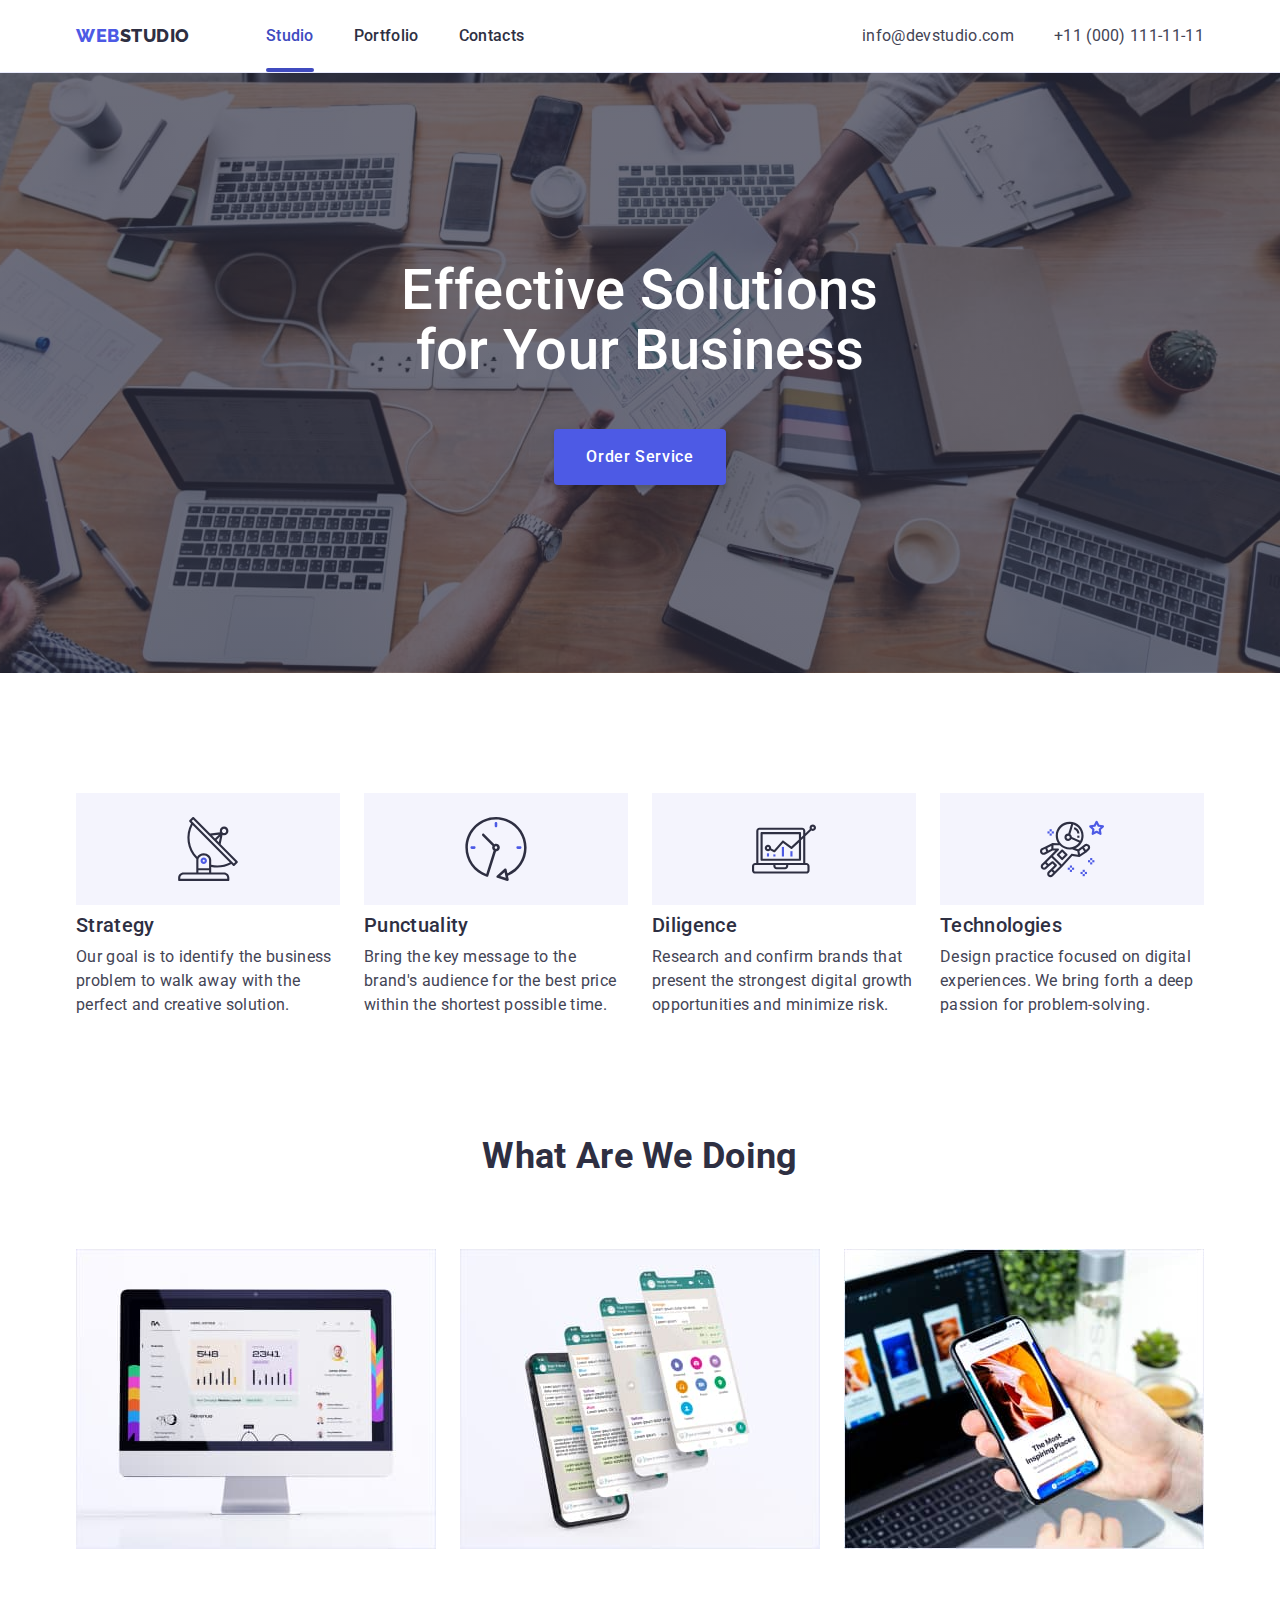
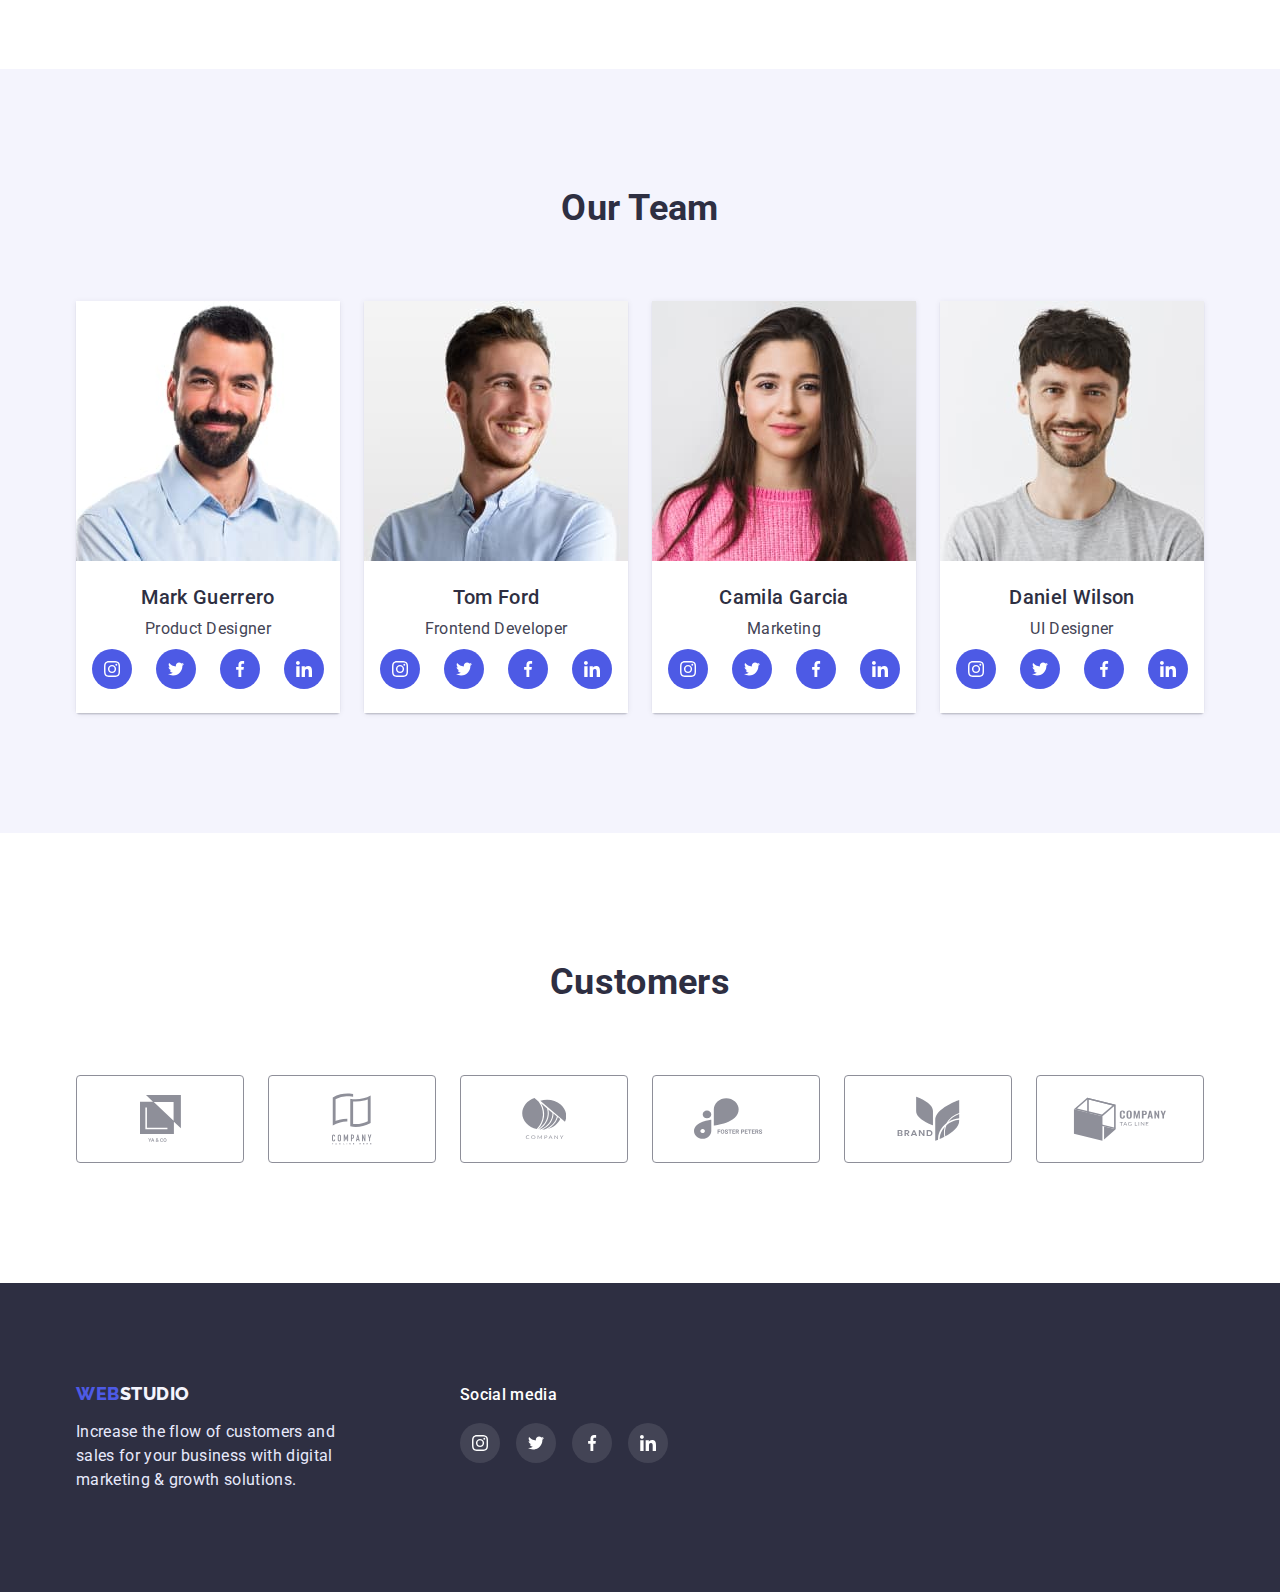
==== index.html @ 0b88142a "copied homework5" ====
<!DOCTYPE html>
<html lang="en">
  <head>
    <meta charset="UTF-8" />
    <meta http-equiv="X-UA-Compatible" content="IE=edge" />
    <meta name="viewport" content="width=device-width, initial-scale=1.0" />
    <title>Homework</title>
    <link rel="preconnect" href="https://fonts.googleapis.com" />
    <link rel="preconnect" href="https://fonts.gstatic.com" crossorigin />
    <link
      href="https://fonts.googleapis.com/css2?family=Raleway:wght@800&family=Roboto:wght@400;500;700&display=swap"
      rel="stylesheet"
    />
    <link
      rel="stylesheet"
      href="https://cdn.jsdelivr.net/npm/modern-normalize@1.1.0/modern-normalize.min.css"
    />
    <link rel="stylesheet" href="./css/styles.css" />
  </head>
  <body>
    <header class="top-header">
      <div class="container header-container">
        <nav class="top-nav">
          <a class="link-logo link" href="./index.html"
            ><span class="web-top">Web</span
            ><span class="studio-top">Studio</span></a
          >
          <ul class="menu list">
            <li class="menu-item">
              <a class="menu-link link active-menu" href="./index.html">Studio</a>
            </li>
            <li class="menu-item">
              <a class="menu-link link" href="./portfolio.html">Portfolio</a>
            </li>
            <li class="menu-item">
              <a class="menu-link link" href="#">Contacts</a>
            </li>
          </ul>
        </nav>
        <!--contacts-->
        <ul class="list-contacts list">
          <li class="contact-item">
            <a class="email link" href="mailto:info@devstudio.com"
              >info@devstudio.com</a
            >
          </li>
          <li class="contact-item">
            <a class="phone-number link" href="tel:+110001111111"
              >+11 (000) 111-11-11</a
            >
          </li>
        </ul>
      </div>
    </header>
    <main>
      <!--hero-->
      <section class="hero">
        <div class="container">
          <h1 class="hero-title">Effective Solutions<br />for Your Business</h1>
          <button class="modal-button" type="button" data-modal-open>Order Service</button>
        </div>
      </section>
      <!--feature-->
      <section class="section-feature">
        <div class="container">
          <h2 class="visually-hidden">feature</h2>
          <ul class="features list list-indent">
            <li class="feature-item icon-antenna">
              <h3 class="text-header-subtitle">Strategy</h3>
              <p class="text-description">
                Our goal is to identify the business problem to walk away with
                the perfect and creative solution.
              </p>
            </li>
            <li class="feature-item icon-clock">
              <h3 class="text-header-subtitle">Punctuality</h3>
              <p class="text-description">
                Bring the key message to the brand's audience for the best price
                within the shortest possible time.
              </p>
            </li>
            <li class="feature-item icon-diagram">
              <h3 class="text-header-subtitle">Diligence</h3>
              <p class="text-description">
                Research and confirm brands that present the strongest digital
                growth opportunities and minimize risk.
              </p>
            </li>
            <li class="feature-item icon-astronaut">
              <h3 class="text-header-subtitle">Technologies</h3>
              <p class="text-description">
                Design practice focused on digital experiences. We bring forth a
                deep passion for problem-solving.
              </p>
            </li>
          </ul>
        </div>
      </section>
      <!--What are we doing-->
      <section class="section-our-works">
        <div class="container">
          <h2 class="text-header-title">What are we doing</h2>
          <ul class="list list-indent">
            <li>
              <img
                src="./images/monitor.jpg"
                width="360"
                height="300"
                alt="monitor"
              />
            </li>
            <li>
              <img
                src="./images/protective_glass.jpg"
                width="360"
                height="300"
                alt="protective_glass"
              />
            </li>
            <li>
              <img
                src="./images/laptop.jpg"
                width="360"
                height="300"
                alt="laptop"
              />
            </li>
          </ul>
        </div>
      </section>
      <!--Our Team-->
      <section class="section-our-team">
        <div class="container">
          <h2 class="text-header-title">Our team</h2>
          <ul class="list list-indent">
            <li class="our-team-item">
              <img
                src="./images/mark.jpg"
                width="264"
                height="260"
                alt="mark"
              />
              <div class="our-team-description">
                <h3 class="text-header-subtitle">Mark Guerrero</h3>
                <p class="text-description">Product Designer</p>
                <ul class="social-list list">
                  <li class="social-list-item">
                    <a href="" class="social-list-link">
                      <svg class="social-list-icon" width="16" height="16">
                        <use href="./images/icons.svg#icon-instagram"></use>
                      </svg>
                    </a>
                  </li>
                  <li class="social-list-item">
                    <a href="" class="social-list-link">
                      <svg class="social-list-icon" width="16" height="16">
                        <use href="./images/icons.svg#icon-twitter"></use>
                      </svg>
                    </a>
                  </li>
                  <li class="social-list-item">
                    <a href="" class="social-list-link">
                      <svg class="social-list-icon" width="16" height="16">
                        <use href="./images/icons.svg#icon-facebook"></use>
                      </svg>
                    </a>
                  </li>
                  <li class="social-list-item">
                    <a href="" class="social-list-link">
                      <svg class="social-list-icon" width="16" height="16">
                        <use href="./images/icons.svg#icon-linkedin"></use>
                      </svg>
                    </a>
                  </li>
                </ul>
              </div>
            </li>
            <li class="our-team-item">
              <img src="./images/tom.jpg" width="264" height="260" alt="tom" />
              <div class="our-team-description">
                <h3 class="text-header-subtitle">Tom Ford</h3>
                <p class="text-description">Frontend Developer</p>
                <ul class="social-list list">
                  <li class="social-list-item">
                    <a href="" class="social-list-link">
                      <svg class="social-list-icon" width="16" height="16">
                        <use href="./images/icons.svg#icon-instagram"></use>
                      </svg>
                    </a>
                  </li>
                  <li class="social-list-item">
                    <a href="" class="social-list-link">
                      <svg class="social-list-icon" width="16" height="16">
                        <use href="./images/icons.svg#icon-twitter"></use>
                      </svg>
                    </a>
                  </li>
                  <li class="social-list-item">
                    <a href="" class="social-list-link">
                      <svg class="social-list-icon" width="16" height="16">
                        <use href="./images/icons.svg#icon-facebook"></use>
                      </svg>
                    </a>
                  </li>
                  <li class="social-list-item">
                    <a href="" class="social-list-link">
                      <svg class="social-list-icon" width="16" height="16">
                        <use href="./images/icons.svg#icon-linkedin"></use>
                      </svg>
                    </a>
                  </li>
                </ul>
              </div>
            </li>
            <li class="our-team-item">
              <img
                src="./images/camila.jpg"
                width="264"
                height="260"
                alt="camila"
              />
              <div class="our-team-description">
                <h3 class="text-header-subtitle">Camila Garcia</h3>
                <p class="text-description">Marketing</p>
                <ul class="social-list list">
                  <li class="social-list-item">
                    <a href="" class="social-list-link">
                      <svg class="social-list-icon" width="16" height="16">
                        <use href="./images/icons.svg#icon-instagram"></use>
                      </svg>
                    </a>
                  </li>
                  <li class="social-list-item">
                    <a href="" class="social-list-link">
                      <svg class="social-list-icon" width="16" height="16">
                        <use href="./images/icons.svg#icon-twitter"></use>
                      </svg>
                    </a>
                  </li>
                  <li class="social-list-item">
                    <a href="" class="social-list-link">
                      <svg class="social-list-icon" width="16" height="16">
                        <use href="./images/icons.svg#icon-facebook"></use>
                      </svg>
                    </a>
                  </li>
                  <li class="social-list-item">
                    <a href="" class="social-list-link">
                      <svg class="social-list-icon" width="16" height="16">
                        <use href="./images/icons.svg#icon-linkedin"></use>
                      </svg>
                    </a>
                  </li>
                </ul>
              </div>
            </li>
            <li class="our-team-item">
              <img
                src="./images/daniel.jpg"
                width="264"
                height="260"
                alt="daniel"
              />
              <div class="our-team-description">
                <h3 class="text-header-subtitle">Daniel Wilson</h3>
                <p class="text-description">UI Designer</p>
                <ul class="social-list list">
                  <li class="social-list-item">
                    <a href="" class="social-list-link">
                      <svg class="social-list-icon" width="16" height="16">
                        <use href="./images/icons.svg#icon-instagram"></use>
                      </svg>
                    </a>
                  </li>
                  <li class="social-list-item">
                    <a href="" class="social-list-link">
                      <svg class="social-list-icon" width="16" height="16">
                        <use href="./images/icons.svg#icon-twitter"></use>
                      </svg>
                    </a>
                  </li>
                  <li class="social-list-item">
                    <a href="" class="social-list-link">
                      <svg class="social-list-icon" width="16" height="16">
                        <use href="./images/icons.svg#icon-facebook"></use>
                      </svg>
                    </a>
                  </li>
                  <li class="social-list-item">
                    <a href="" class="social-list-link">
                      <svg class="social-list-icon" width="16" height="16">
                        <use href="./images/icons.svg#icon-linkedin"></use>
                      </svg>
                    </a>
                  </li>
                </ul>
              </div>
            </li>
          </ul>
        </div>
      </section>
      <!--Customers-->
      <section class="section-customers">
        <div class="container">
          <h2 class="text-header-title">Customers</h2>
          <ul class="list list-indent">
            <li class="customer-list-item">
              <a href="" class="customer-list-link">
                <svg class="customer-list-icon" width="41" height="46.97">
                  <use href="./images/icons.svg#icon-client1"></use>
                </svg>
              </a>
            </li>
            <li class="customer-list-item">
              <a href="" class="customer-list-link">
                <svg class="customer-list-icon" width="40" height="52">
                  <use href="./images/icons.svg#icon-client2"></use>
                </svg>
              </a>
            </li>
            <li class="customer-list-item">
              <a href="" class="customer-list-link">
                <svg class="customer-list-icon" width="44" height="41">
                  <use href="./images/icons.svg#icon-client3"></use>
                </svg>
              </a>
            </li>
            <li class="customer-list-item">
              <a href="" class="customer-list-link">
                <svg class="customer-list-icon" width="84" height="41">
                  <use href="./images/icons.svg#icon-client4"></use>
                </svg>
              </a>
            </li>
            <li class="customer-list-item">
              <a href="" class="customer-list-link">
                <svg class="customer-list-icon" width="63" height="45">
                  <use href="./images/icons.svg#icon-client5"></use>
                </svg>
              </a>
            </li>
            <li class="customer-list-item">
              <a href="" class="customer-list-link">
                <svg class="customer-list-icon" width="94" height="44">
                  <use href="./images/icons.svg#icon-client6"></use>
                </svg>
              </a>
            </li>
          </ul>
        </div>
      </section>
    </main>
    <footer class="footer">
      <div class="container block-footer">
        <div class="footer-purpose">
          <a class="link-logo-bottom link" href="#"
            ><span class="web-bottom">Web</span
            ><span class="studio-bottom">Studio</span></a
          >
          <p class="text-footer">
            Increase the flow of customers and sales for your business with
            digital marketing & growth solutions.
          </p>
        </div>
        <div>
          <h2 class="social-title">Social media</h2>
          <ul class="footer-list list">
            <li class="footer-list-item">
              <a href="" class="footer-list-link">
                <svg class="footer-list-icon" width="16" height="16">
                  <use href="./images/icons.svg#icon-instagram"></use>
                </svg>
              </a>
            </li>
            <li class="footer-list-item">
              <a href="" class="footer-list-link">
                <svg class="footer-list-icon" width="16" height="16">
                  <use href="./images/icons.svg#icon-twitter"></use>
                </svg>
              </a>
            </li>
            <li class="footer-list-item">
              <a href="" class="footer-list-link">
                <svg class="footer-list-icon" width="16" height="16">
                  <use href="./images/icons.svg#icon-facebook"></use>
                </svg>
              </a>
            </li>
            <li class="footer-list-item">
              <a href="" class="footer-list-link">
                <svg class="footer-list-icon" width="16" height="16">
                  <use href="./images/icons.svg#icon-linkedin"></use>
                </svg>
              </a>
            </li>
          </ul>
        </div>
      </div>
    </footer>
    <div class="backdrop is-hidden" data-modal>
      <div class="modal">
        <button type="button" class="modal-close-btn" data-modal-close>
          <svg class="modal-close-btn-icon" width="8" height="8">
            <use href="./images/icons.svg#icon-close-modal" ></use>
          </svg>
        </button>
      </div>
    </div>
    <script src="./js/modal.js"></script>
  </body>
</html>
---- css/styles.css ----
/*variables*/
:root {
  --dark-text-color: #434455;
  --light-text-color: #ffffff;
  --dark-header-color: #2e2f42;
  --hover-link-color: #4d5ae5;
  --focus-button-color: #404bbf;
  --footer-text-color: #e7e9fc;
  --logo-bottom-color: #f4f4fd;
  --light-slate: #8e8f99;
  --green: #31d0aa;
  --transition-timing: 250ms cubic-bezier(0.4, 0, 0.2, 1);
}
/*common styles*/
body {
  font-family: "Roboto", sans-serif;
  letter-spacing: 0.02em;
  background: var(--light-text-color);
}

.list {
  list-style: none;
  padding: 0;
  margin: 0;
}
.list-indent {
  column-gap: 24px;
  row-gap: 48px;
  display: flex;
}

.link {
  text-decoration: none;
}

h1,
h2,
h3,
p {
  margin-top: 0;
  margin-bottom: 0;
}

img {
  display: block;
}

button {
  cursor: pointer;
}
/*components */
.container {
  width: 1158px;
  margin-left: auto;
  margin-right: auto;
  padding-left: 15px;
  padding-right: 15px;
}

.text-header-title {
  font-weight: 700;
  font-size: 36px;
  line-height: 1.11;
  text-align: center;
  text-transform: capitalize;
  color: var(--dark-header-color);
  margin-bottom: 72px;
}

.text-header-subtitle {
  font-weight: 500;
  font-size: 20px;
  line-height: 1.2;
  color: var(--dark-header-color);
  margin-bottom: 8px;
}

.text-description {
  font-size: 16px;
  line-height: 1.5;
  color: var(--dark-text-color);
}

.visually-hidden {
  position: absolute;
  width: 1px;
  height: 1px;
  margin: -1px;
  border: 0;
  padding: 0;
  white-space: nowrap;
  clip-path: inset(100%);
  clip: rect(0 0 0 0);
  overflow: hidden;
}
/*header*/
.top-header {
  background: var(--light-text-color);
  border-bottom: 1px solid var(--footer-text-color);
}

.header-container {
  display: flex;
  align-items: center;
}
/*nav*/
.top-nav {
  display: flex;
  align-items: center;
}

.link-logo {
  font-family: "Raleway";
  font-weight: 800;
  font-size: 18px;
  letter-spacing: 0.03em;
  text-transform: uppercase;
  margin-right: 76px;
  display: block;
  padding-top: 24px;
  padding-bottom: 24px;
}

.web-top {
  line-height: 1.33;
  color: var(--hover-link-color);
}

.studio-top {
  line-height: 1.33;
  color: var(--dark-header-color);
}

.menu {
  align-items: center;
  display: flex;
}

.menu-item:not(:last-child) {
  margin-right: 40px;
}

.menu-link {
  font-weight: 500;
  font-size: 16px;
  line-height: 1.5;
  color: var(--dark-header-color);
  display: block;
  padding-top: 24px;
  padding-bottom: 24px;
  transition: color var(--transition-timing);
}

.menu-link:hover,
.menu-link:focus {
  color: var(--focus-button-color);
}

.active-menu {
  position: relative;
  color: var(--focus-button-color);
}
.active-menu::after {
  content: "";
  background: var(--focus-button-color);
  border-radius: 2px;
  display: block;
  width: 100%;
  height: 4px;
  position: absolute;
  left: 0px;
  bottom: 0px;
}

/*contacts*/
.list-contacts {
  margin-left: auto;
  display: flex;
}

.contact-item:not(:last-child) {
  margin-right: 40px;
}

.email,
.phone-number {
  font-size: 16px;
  line-height: 1.5;
  color: var(--dark-text-color);
  padding-top: 24px;
  padding-bottom: 24px;
  display: block;
  transition: color var(--transition-timing);
}
.email:hover,
.email:focus,
.phone-number:hover,
.phone-number:focus {
  color: var(--hover-link-color);
}

/*hero*/
.hero {
  background: var(--dark-header-color);
  text-align: center;
  padding-bottom: 188px;
  padding-top: 188px;
  background-image: linear-gradient(
      rgba(46, 47, 66, 0.7),
      rgba(46, 47, 66, 0.7)
    ),
    url(../images/hero_image.jpg);
  max-width: 1440рх;
  background-repeat: no-repeat;
  background-position: center;
  background-color: var(--dark-header-color);
}

.hero-title {
  margin-top: 0;
  margin-bottom: 48px;
  font-weight: 500;
  font-size: 56px;
  line-height: 1.07;
  color: var(--light-text-color);
  margin-bottom: 48px;
}
.modal-button {
  font-family: "Roboto", sans-serif;
  font-weight: 500;
  font-size: 16px;
  line-height: 1.5;
  text-align: center;
  min-width: 169px;
  padding: 16px 32px;
  letter-spacing: 0.04em;
  color: var(--light-text-color);
  background: var(--hover-link-color);
  box-shadow: 0px 4px 4px rgba(0, 0, 0, 0.15);
  border-radius: 4px;
  border: none;
  transition: background var(--transition-timing),
    box-shadow var(--transition-timing);
}

.modal-button:hover,
.modal-button:focus {
  background: var(--focus-button-color);
  box-shadow: 0px 4px 4px rgba(0, 0, 0, 0.15);
  border-radius: 4px;
}

/*feature*/
.section-feature {
  padding-top: 120px;
}

.feature-item {
  width: 264px;
}
.feature-item::before {
  display: block;
  content: "";
  height: 112px;
  background-size: 64px;
  background-repeat: no-repeat;
  background-position: center;
  background-color: var(--logo-bottom-color);
  margin-bottom: 8px;
}
.icon-antenna::before {
  background-image: url(../images/icons/antenna.svg);
}
.icon-clock::before {
  background-image: url(../images/icons/clock.svg);
}
.icon-diagram::before {
  background-image: url(../images/icons/diagram.svg);
}
.icon-astronaut::before {
  background-image: url(../images/icons/astronaut.svg);
}
/*What are we doing*/
.section-our-works {
  padding-top: 120px;
  padding-bottom: 120px;
}

/*Our Team*/
.section-our-team {
  background: var(--logo-bottom-color);
  padding-top: 120px;
  padding-bottom: 120px;
}

.our-team-item {
  box-shadow: 0px 1px 6px rgba(46, 47, 66, 0.08),
    0px 1px 1px rgba(46, 47, 66, 0.16), 0px 2px 1px rgba(46, 47, 66, 0.08);
  border-radius: 0px 0px 4px 4px;
}

.our-team-description {
  padding: 24px 16px;
  text-align: center;
  background: var(--light-text-color);
}

.social-list {
  display: flex;
  justify-content: center;
  gap: 24px;
  margin-top: 8px;
}
.social-list-item {
  width: 40px;
  height: 40px;
}
.social-list-link {
  display: flex;
  justify-content: center;
  align-items: center;
  width: 100%;
  height: 100%;
  border-radius: 50%;
  background-color: var(--hover-link-color);
  transition: background-color var(--transition-timing);
}

.social-list-link:hover,
.social-list-link:focus {
  background-color: var(--focus-button-color);
}
.social-list-icon {
  fill: var(--light-text-color);
  transition: fill var(--transition-timing);
}
.social-list-icon:hover,
.social-list-icon:focus {
  fill: var(--logo-bottom-color);
}
/*Customers*/
.section-customers {
  padding-top: 130px;
  padding-bottom: 120px;
}
.customer-list-item {
  width: 168px;
  height: 88px;
}
.customer-list-link {
  width: 100%;
  height: 100%;
  display: flex;
  justify-content: center;
  align-items: center;
  border: 1px solid #8e8f99;
  border-radius: 4px;
  color: #8e8f99;
  transition: color var(--transition-timing), border var(--transition-timing);
}
.customer-list-icon {
  fill: currentColor;
}
.customer-list-link:hover,
.customer-list-link:focus {
  border: 1px solid var(--focus-button-color);
  color: var(--focus-button-color);
}

/*footer*/
.footer {
  background: var(--dark-header-color);
  padding-top: 100px;
  padding-bottom: 100px;
}
.block-footer {
  display: flex;
}

.text-footer {
  font-size: 16px;
  line-height: 1.5;
  color: var(--footer-text-color);
  margin-top: 16px;
  width: 264px;
}
.footer-purpose {
  margin-right: 120px;
}
.link-logo-bottom {
  font-family: "Raleway";
  font-weight: 800;
  font-size: 18px;
  letter-spacing: 0.03em;
  text-transform: uppercase;
  margin-right: 76px;
  display: block;
}
.web-bottom {
  line-height: 1.17;
  color: var(--hover-link-color);
}

.studio-bottom {
  line-height: 1.17;
  color: var(--logo-bottom-color);
}

.social-title {
  font-weight: 500;
  font-size: 16px;
  line-height: 1.5;
  color: var(--light-text-color);
}
.footer-list {
  display: flex;
  justify-content: center;
  gap: 16px;
  margin-top: 16px;
}
.footer-list-item {
  width: 40px;
  height: 40px;
}
.footer-list-link {
  display: flex;
  justify-content: center;
  align-items: center;
  width: 100%;
  height: 100%;
  border-radius: 50%;
  background-color: rgba(255, 255, 255, 0.1);
  transition: background-color var(--transition-timing);
}

.footer-list-link:hover,
.footer-list-link:focus {
  background-color: var(--green);
}

.footer-list-icon {
  fill: var(--light-text-color);
  transition: fill var(--transition-timing);
}

.footer-list-icon:hover,
.footer-list-icon:focus {
  fill: var(--logo-bottom-color);
}

/*Portfolio*/
.section-portfolio {
  padding-top: 96px;
  padding-bottom: 120px;
}
/*filters*/
.list-filter-buttons {
  margin-bottom: 72px;
  justify-content: center;
}
.filter-button {
  font-family: "Roboto", sans-serif;
  background: var(--logo-bottom-color);
  border: 1px solid var(--footer-text-color);
  border-radius: 4px;
  font-weight: 500;
  font-size: 16px;
  line-height: 1.5;
  align-items: center;
  text-align: center;
  letter-spacing: 0.04em;
  color: var(--hover-link-color);
  padding: 12px 24px;
  transition: color var(--transition-timing), background var(--transition-timing);
}
.filter-button:hover,
.filter-button:focus {
  color: var(--light-text-color);
  background: var(--focus-button-color);
  box-shadow: 0px 3px 1px rgba(0, 0, 0, 0.1), 0px 2px 1px rgba(0, 0, 0, 0.08),
    0px 2px 2px rgba(0, 0, 0, 0.12);
}
/*cards*/
.our-works {
  flex-wrap: wrap;
}

.our-works-item {
  box-shadow: 0px 1px 6px rgba(46, 47, 66, 0.08);
  box-sizing: border-box;
  flex-basis: calc((100% - 48px) / 3);
}
.our-works-link {
  display: block;
}
.our-works-link:hover,
.our-works-link:focus {
  box-shadow: 0px 1px 6px rgba(46, 47, 66, 0.08),
    0px 1px 1px rgba(46, 47, 66, 0.16), 0px 2px 1px rgba(46, 47, 66, 0.08);
}
.our-works-wrapper {
  position: relative;
  overflow: hidden;
}

.overlay {
  font-size: 16px;
  line-height: 1.5;
  color: var(--logo-bottom-color);
  background: var(--hover-link-color);
  padding: 40px 32px;

  position: absolute;
  top: 0;
  left: 0;
  width: 100%;
  height: 100%;
  overflow-y: scroll;
  transform: translate(0, 100%);
  transition: transform var(--transition-timing);
}
.our-works-link:hover .overlay,
.our-works-link:focus .overlay {
  transform: translate(0, 0);
}

.our-works-description {
  padding-top: 32px;
  padding-bottom: 32px;
  padding-left: 16px;
  background: var(--light-text-color);
  border: 1px solid var(--footer-text-color);
  border-top: none;
}

/*modal window*/
.backdrop {
  position: fixed;
  top: 0;
  left: 0;
  width: 100%;
  height: 100%;
  z-index: 100;
  background: rgba(46, 47, 66, 0.4);
  transition: opacity var(--transition-timing),
    visibility var(--transition-timing);
}
.backdrop.is-hidden {
  opacity: 0;
  visibility: hidden;
  pointer-events: none;
}
.backdrop.is-hidden .modal {
  transform: translate(-50%, -50%) scale(0.8);
}

.modal {
  width: 408px;
  height: 576px;
  background-color: #fcfcfc;
  position: absolute;
  top: 50%;
  left: 50%;
  transform: translate(-50%, -50%) scale(1);
  transition: transform var(--transition-timing);
  box-shadow: 0px 1px 1px rgba(0, 0, 0, 0.14), 0px 1px 3px rgba(0, 0, 0, 0.12),
    0px 2px 1px rgba(0, 0, 0, 0.2);
  border-radius: 4px;
}
.modal-close-btn {
  background: var(--footer-text-color);
  border: 1px solid rgba(0, 0, 0, 0.1);
  border-radius: 50%;
  padding: 0;
  width: 24px;
  height: 24px;
  display: flex;
  justify-content: center;
  align-items: center;
  position: absolute;
  top: 24px;
  right: 24px;
}
.modal-close-btn:hover,
.modal-close-btn:focus {
  background: var(--focus-button-color);
}

.modal-close-btn:hover .modal-close-btn-icon,
.modal-close-btn:focus .modal-close-btn-icon {
  fill: var(--light-text-color);
}
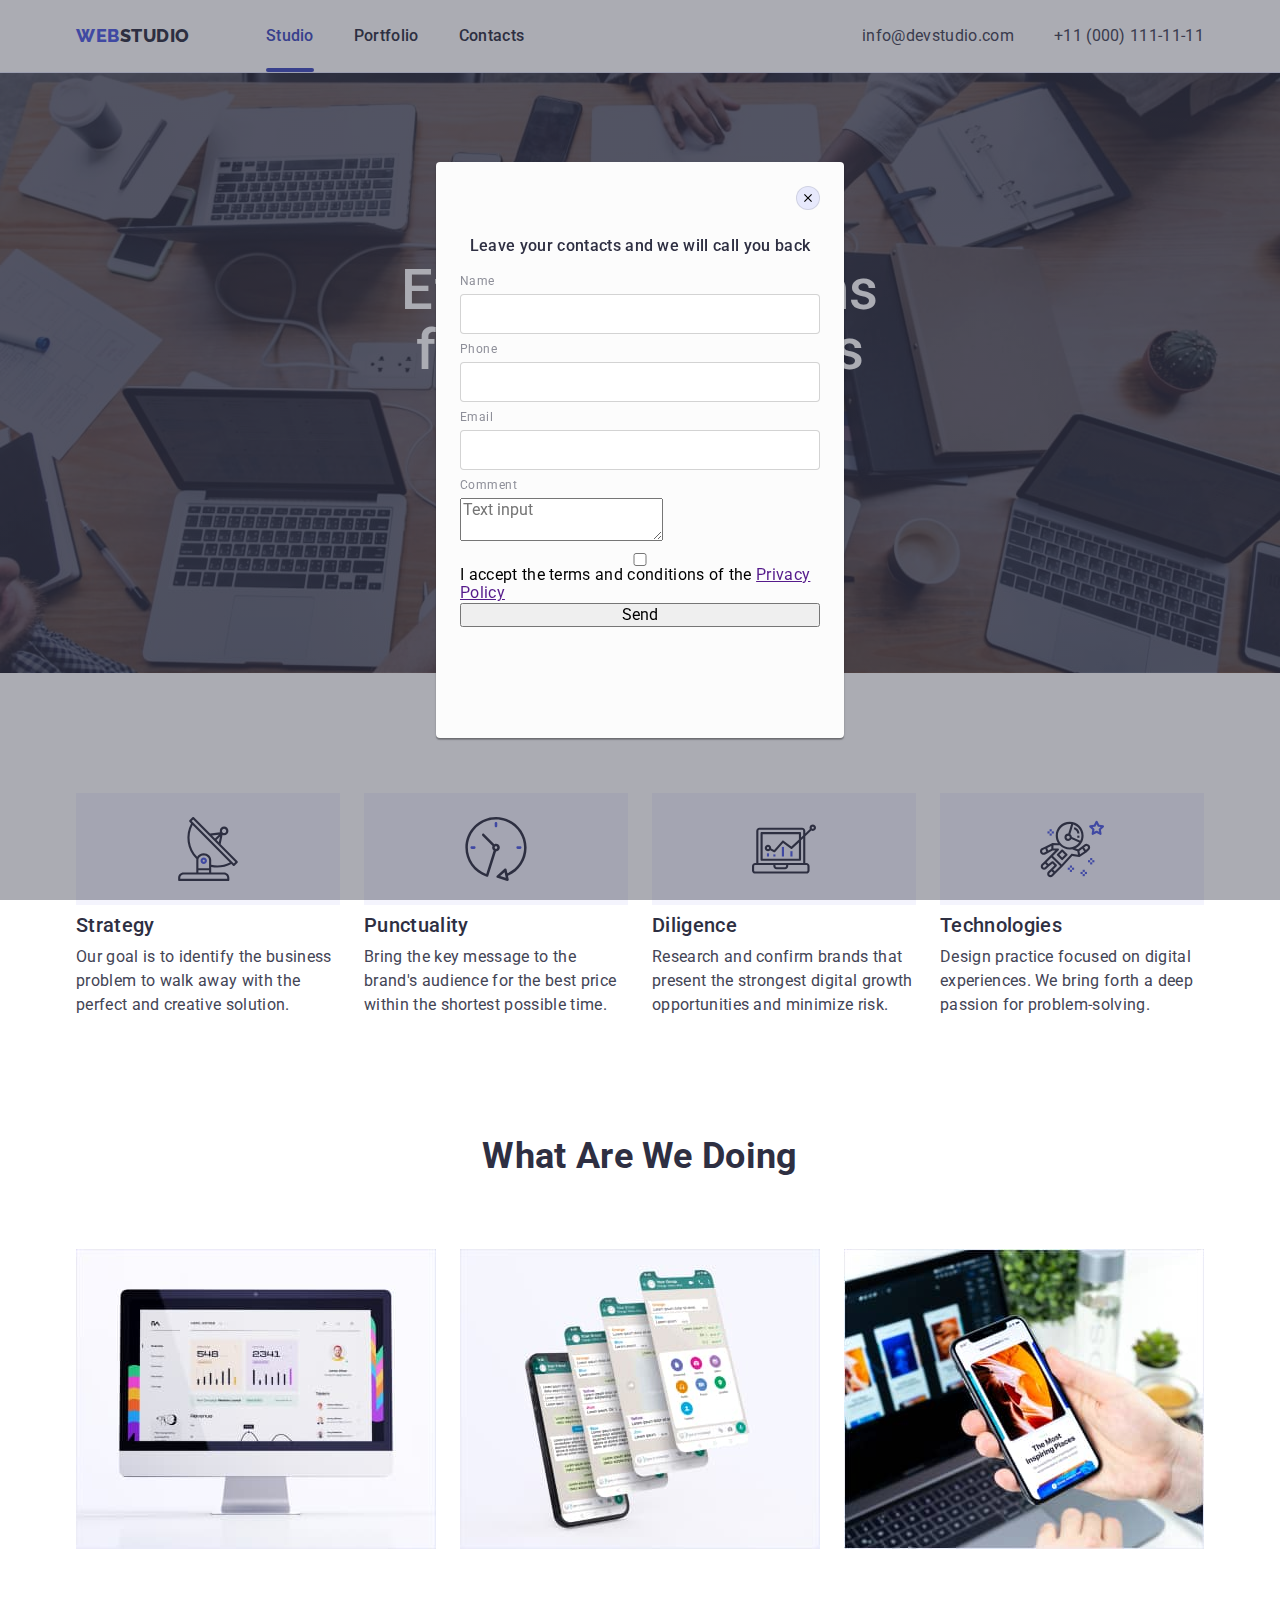
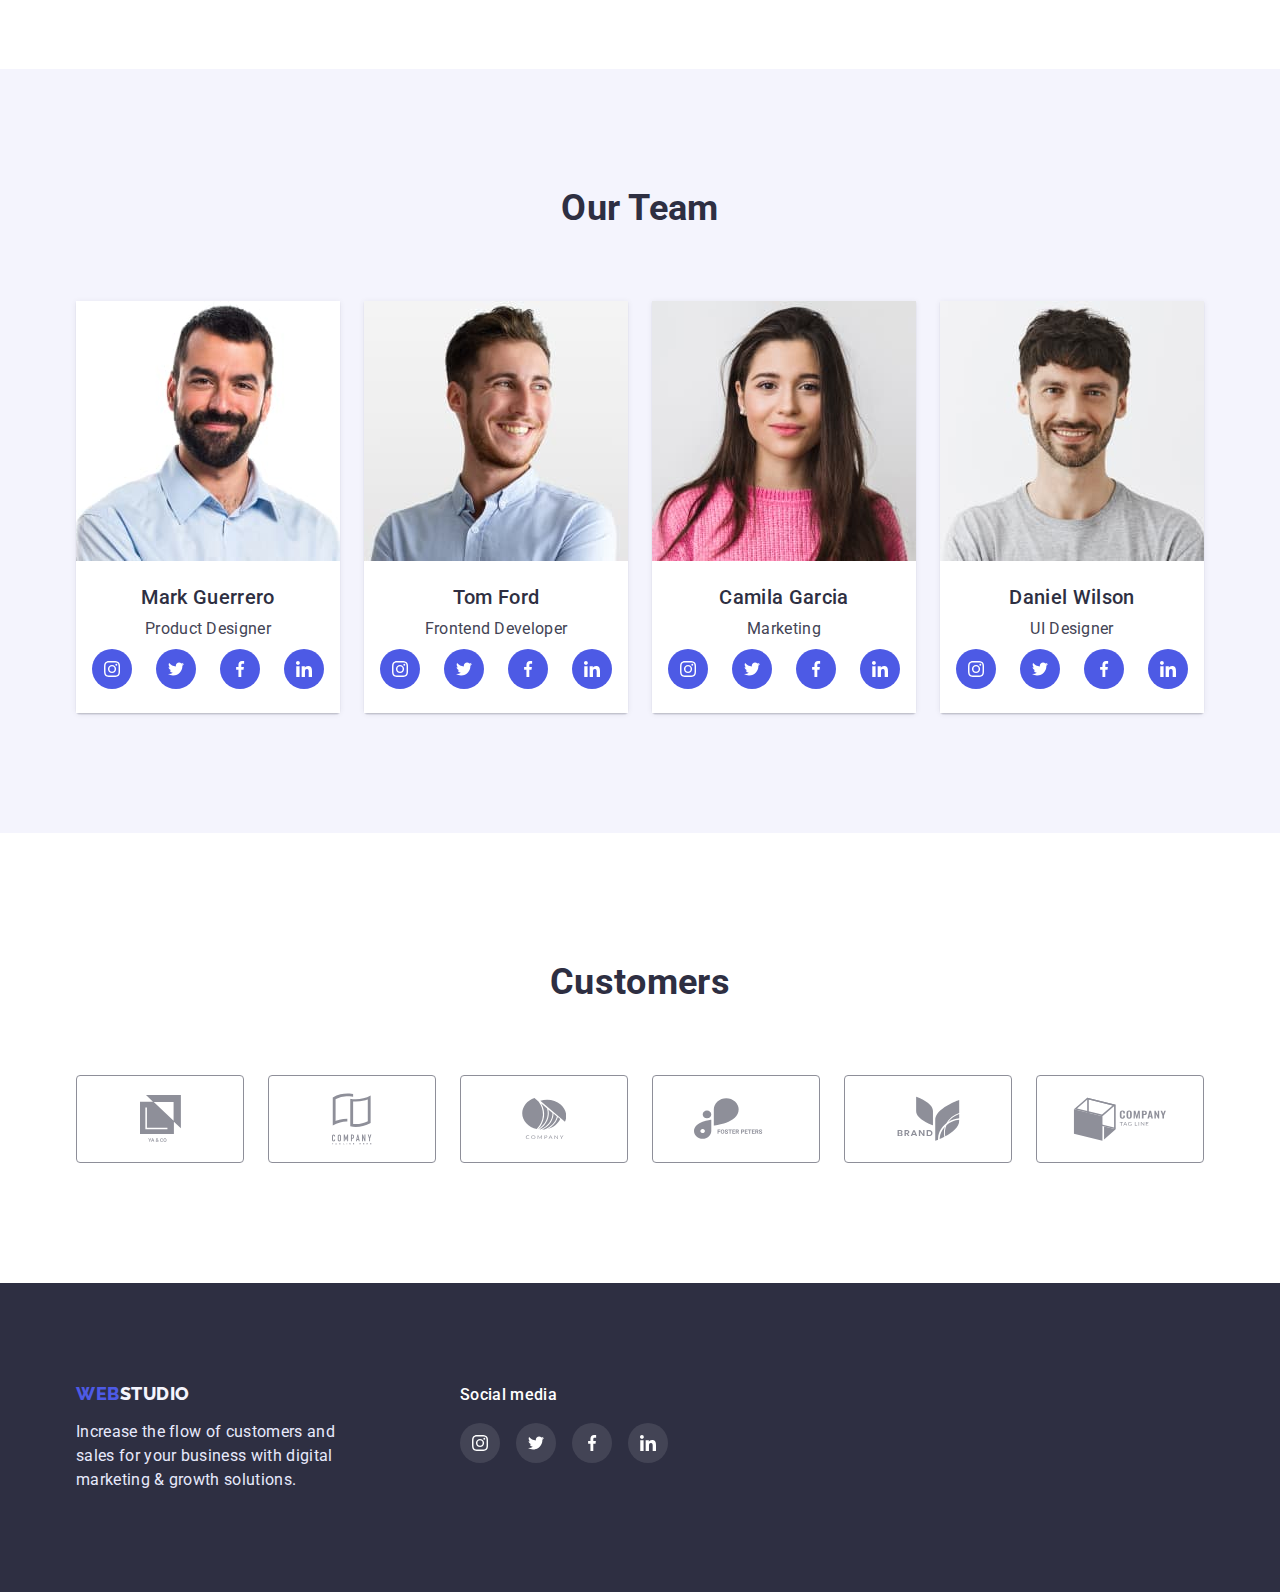
==== commit 9788c77e: "inputs in form" ====
--- a/index.html
+++ b/index.html
@@ -27,7 +27,9 @@
           >
           <ul class="menu list">
             <li class="menu-item">
-              <a class="menu-link link active-menu" href="./index.html">Studio</a>
+              <a class="menu-link link active-menu" href="./index.html"
+                >Studio</a
+              >
             </li>
             <li class="menu-item">
               <a class="menu-link link" href="./portfolio.html">Portfolio</a>
@@ -57,7 +59,9 @@
       <section class="hero">
         <div class="container">
           <h1 class="hero-title">Effective Solutions<br />for Your Business</h1>
-          <button class="modal-button" type="button" data-modal-open>Order Service</button>
+          <button class="modal-button" type="button" data-modal-open>
+            Order Service
+          </button>
         </div>
       </section>
       <!--feature-->
@@ -397,13 +401,67 @@
         </div>
       </div>
     </footer>
-    <div class="backdrop is-hidden" data-modal>
+    <!--backdrop is-hidden-->
+    <div class="backdrop" data-modal>
       <div class="modal">
         <button type="button" class="modal-close-btn" data-modal-close>
           <svg class="modal-close-btn-icon" width="8" height="8">
-            <use href="./images/icons.svg#icon-close-modal" ></use>
+            <use href="./images/icons.svg#icon-close-modal"></use>
           </svg>
         </button>
+        <p class="contacting-user">Leave your contacts and we will call you back</p>
+        <form class="modal-form">
+          <label class="modal-form-field">
+            <span class="modal-form-input-desc">Name</span>
+            <input
+              type="text"
+              name="user_name"
+              class="modal-form-input"
+              required
+              pattern="[a-zA-Z]+$"
+              minlength="2"
+            />
+          </label>
+          <label class="modal-form-field">
+            <span class="modal-form-input-desc">Phone</span>
+            <input
+              type="tel"
+              name="user_phone"
+              class="modal-form-input"
+              required
+              pattern="[0-9]{3}-[0-9]{3}-[0-9]{2}-[0-9]{2}"
+              title="xxx-xxx-xx-xx"
+            />
+          </label>
+          <label class="modal-form-field">
+            <span class="modal-form-input-desc">Email</span>
+            <input
+              type="email"
+              name="user_email"
+              class="modal-form-input"
+              required
+            />
+          </label>
+          <label class="modal-form-field">
+            <span class="modal-form-input-desc">Comment</span>
+            <textarea
+              name="user_comment"
+              class="modal-form-comment"
+              placeholder="Text input"
+            ></textarea>
+          </label>
+          <input
+            id="privacy-policy"
+            type="checkbox"
+            name="user_policy"
+            class="modal-form-check"
+          />
+          <label for="privacy-policy" class="modal-form-check-desc">
+            I accept the terms and conditions of the
+            <a href="">Privacy Policy</a>
+          </label>
+          <button type="submit" class="modal-form-submit">Send</button>
+        </form>
       </div>
     </div>
     <script src="./js/modal.js"></script>
--- a/css/styles.css
+++ b/css/styles.css
@@ -471,7 +471,8 @@
   letter-spacing: 0.04em;
   color: var(--hover-link-color);
   padding: 12px 24px;
-  transition: color var(--transition-timing), background var(--transition-timing);
+  transition: color var(--transition-timing),
+    background var(--transition-timing);
 }
 .filter-button:hover,
 .filter-button:focus {
@@ -566,6 +567,7 @@
   box-shadow: 0px 1px 1px rgba(0, 0, 0, 0.14), 0px 1px 3px rgba(0, 0, 0, 0.12),
     0px 2px 1px rgba(0, 0, 0, 0.2);
   border-radius: 4px;
+  padding: 72px 24px 24px;
 }
 .modal-close-btn {
   background: var(--footer-text-color);
@@ -590,3 +592,34 @@
 .modal-close-btn:focus .modal-close-btn-icon {
   fill: var(--light-text-color);
 }
+/*modal form*/
+.contacting-user {
+  margin-bottom: 16px;
+  font-weight: 500;
+  font-size: 16px;
+  line-height: 1.5;
+  text-align: center;
+  color: var(--dark-header-color);
+}
+.modal-form {
+  display: flex;
+  flex-direction: column;
+}
+.modal-form-field {
+  margin-bottom: 8px;
+}
+.modal-form-input-desc {
+  display: block;
+  font-size: 12px;
+  line-height: 1.33;
+  letter-spacing: 0.04em;
+  color: var(--light-slate);
+  margin-bottom: 4px;
+}
+.modal-form-input {
+  width: 100%;
+  height: 40px;
+  border: 1px solid rgba(33, 33, 33, 0.2);
+  border-radius: 4px;
+  padding-left: 38px;
+}
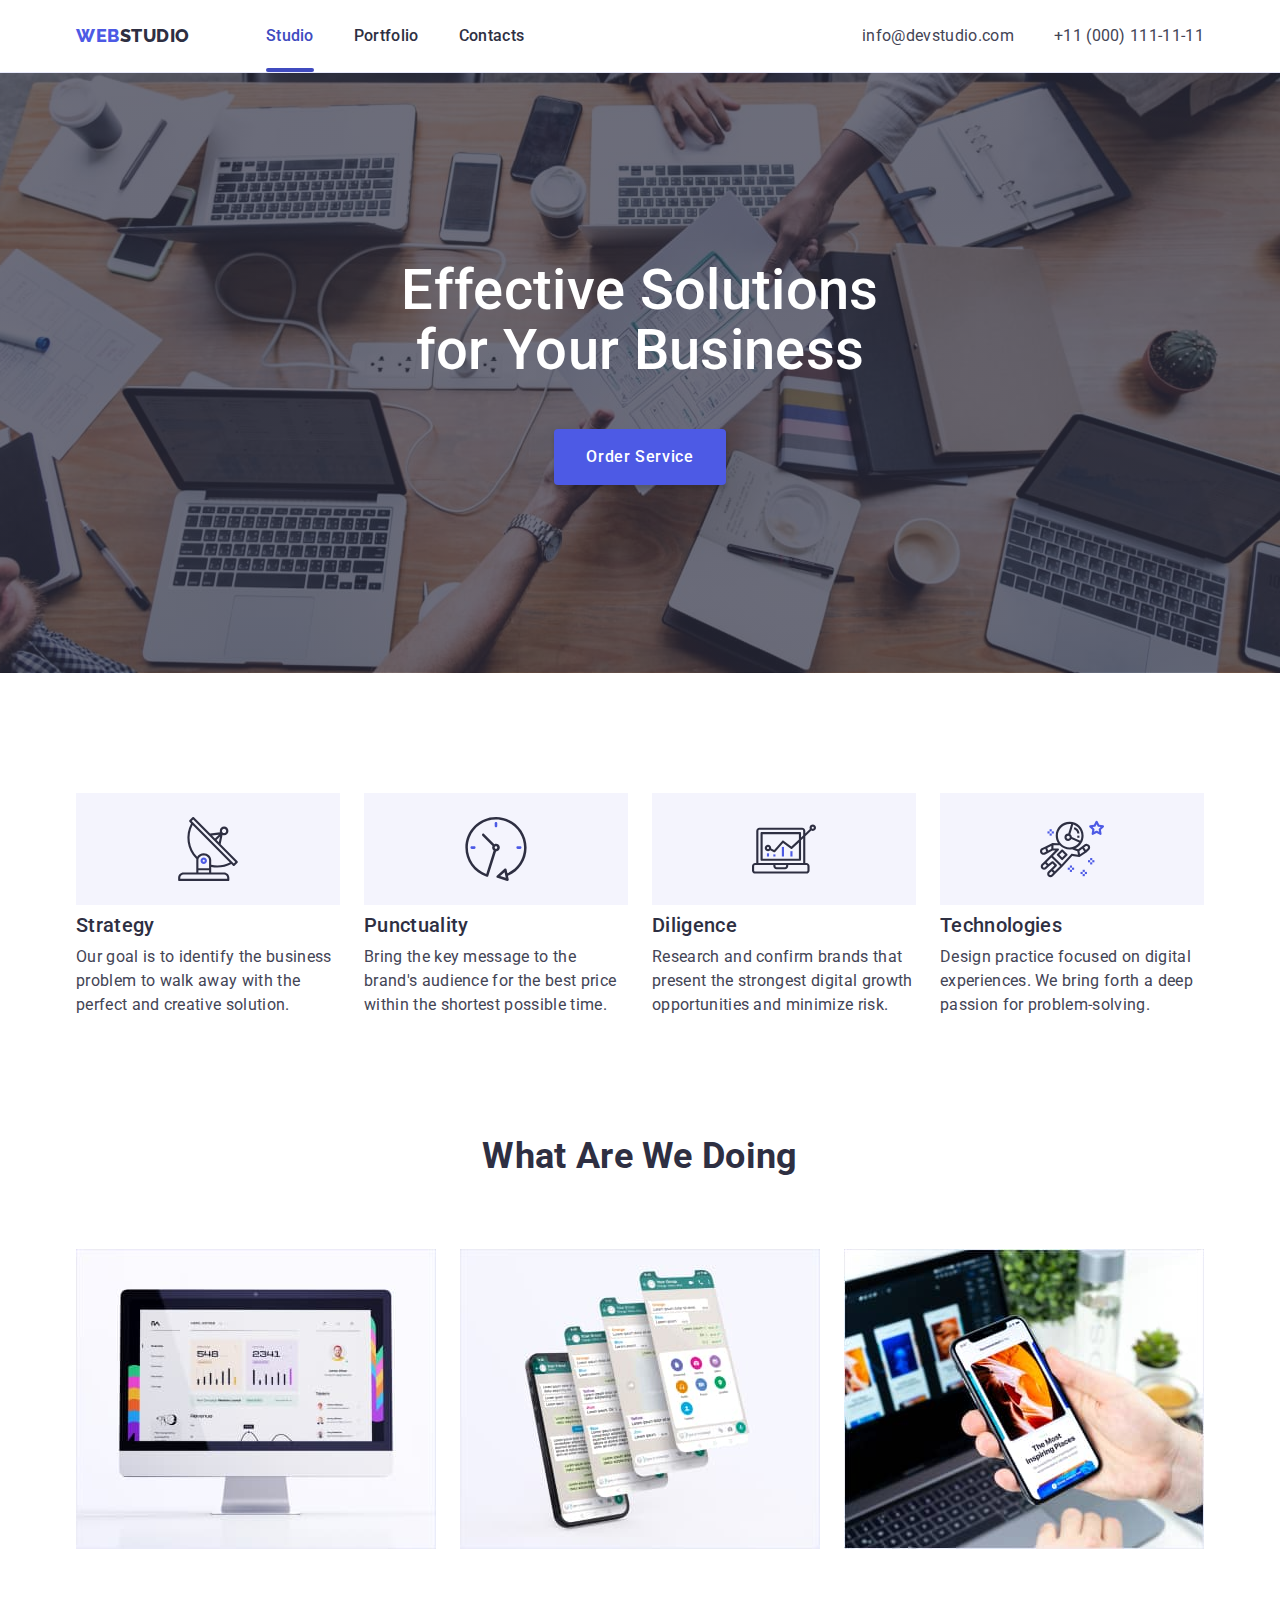
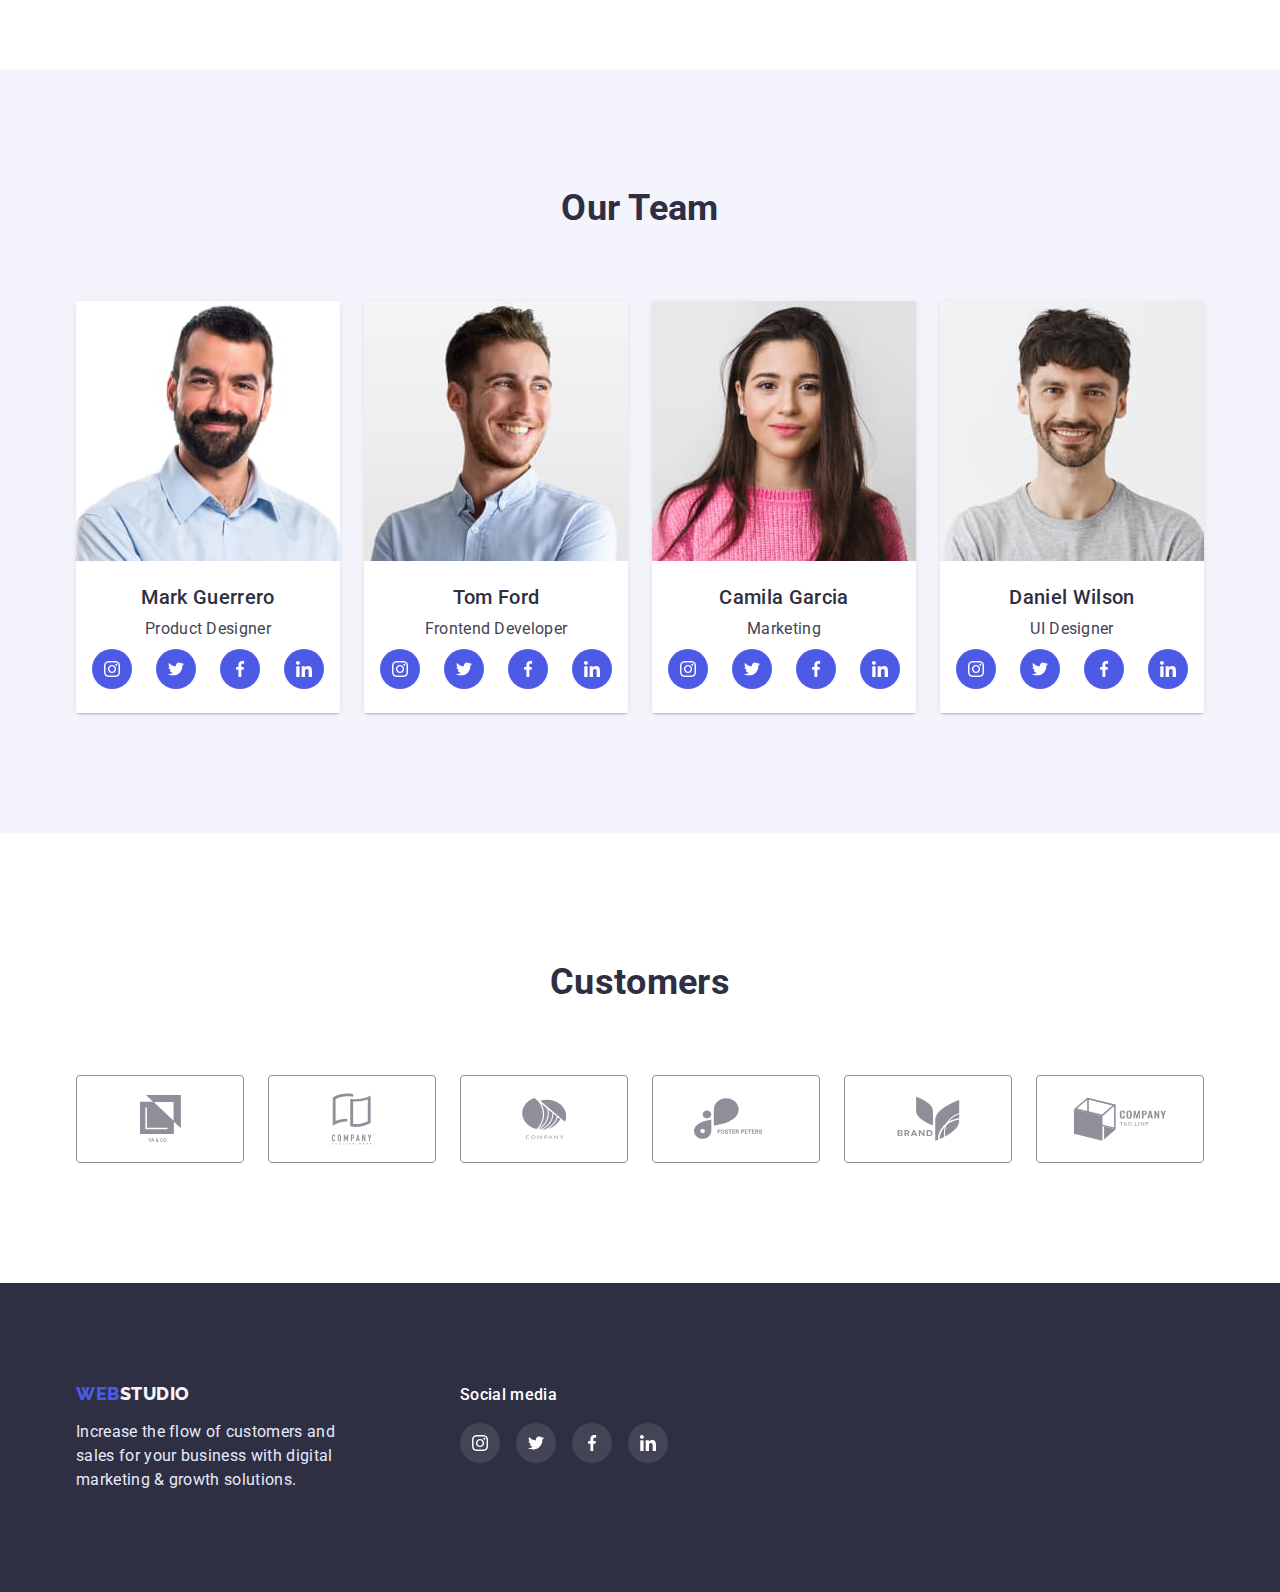
==== commit 825dc864: "modal form" ====
--- a/index.html
+++ b/index.html
@@ -149,28 +149,28 @@
                 <p class="text-description">Product Designer</p>
                 <ul class="social-list list">
                   <li class="social-list-item">
-                    <a href="" class="social-list-link">
+                    <a href="#" class="social-list-link">
                       <svg class="social-list-icon" width="16" height="16">
                         <use href="./images/icons.svg#icon-instagram"></use>
                       </svg>
                     </a>
                   </li>
                   <li class="social-list-item">
-                    <a href="" class="social-list-link">
+                    <a href="#" class="social-list-link">
                       <svg class="social-list-icon" width="16" height="16">
                         <use href="./images/icons.svg#icon-twitter"></use>
                       </svg>
                     </a>
                   </li>
                   <li class="social-list-item">
-                    <a href="" class="social-list-link">
+                    <a href="#" class="social-list-link">
                       <svg class="social-list-icon" width="16" height="16">
                         <use href="./images/icons.svg#icon-facebook"></use>
                       </svg>
                     </a>
                   </li>
                   <li class="social-list-item">
-                    <a href="" class="social-list-link">
+                    <a href="#" class="social-list-link">
                       <svg class="social-list-icon" width="16" height="16">
                         <use href="./images/icons.svg#icon-linkedin"></use>
                       </svg>
@@ -186,28 +186,28 @@
                 <p class="text-description">Frontend Developer</p>
                 <ul class="social-list list">
                   <li class="social-list-item">
-                    <a href="" class="social-list-link">
+                    <a href="#" class="social-list-link">
                       <svg class="social-list-icon" width="16" height="16">
                         <use href="./images/icons.svg#icon-instagram"></use>
                       </svg>
                     </a>
                   </li>
                   <li class="social-list-item">
-                    <a href="" class="social-list-link">
+                    <a href="#" class="social-list-link">
                       <svg class="social-list-icon" width="16" height="16">
                         <use href="./images/icons.svg#icon-twitter"></use>
                       </svg>
                     </a>
                   </li>
                   <li class="social-list-item">
-                    <a href="" class="social-list-link">
+                    <a href="#" class="social-list-link">
                       <svg class="social-list-icon" width="16" height="16">
                         <use href="./images/icons.svg#icon-facebook"></use>
                       </svg>
                     </a>
                   </li>
                   <li class="social-list-item">
-                    <a href="" class="social-list-link">
+                    <a href="#" class="social-list-link">
                       <svg class="social-list-icon" width="16" height="16">
                         <use href="./images/icons.svg#icon-linkedin"></use>
                       </svg>
@@ -228,28 +228,28 @@
                 <p class="text-description">Marketing</p>
                 <ul class="social-list list">
                   <li class="social-list-item">
-                    <a href="" class="social-list-link">
+                    <a href="#" class="social-list-link">
                       <svg class="social-list-icon" width="16" height="16">
                         <use href="./images/icons.svg#icon-instagram"></use>
                       </svg>
                     </a>
                   </li>
                   <li class="social-list-item">
-                    <a href="" class="social-list-link">
+                    <a href="#" class="social-list-link">
                       <svg class="social-list-icon" width="16" height="16">
                         <use href="./images/icons.svg#icon-twitter"></use>
                       </svg>
                     </a>
                   </li>
                   <li class="social-list-item">
-                    <a href="" class="social-list-link">
+                    <a href="#" class="social-list-link">
                       <svg class="social-list-icon" width="16" height="16">
                         <use href="./images/icons.svg#icon-facebook"></use>
                       </svg>
                     </a>
                   </li>
                   <li class="social-list-item">
-                    <a href="" class="social-list-link">
+                    <a href="#" class="social-list-link">
                       <svg class="social-list-icon" width="16" height="16">
                         <use href="./images/icons.svg#icon-linkedin"></use>
                       </svg>
@@ -270,21 +270,21 @@
                 <p class="text-description">UI Designer</p>
                 <ul class="social-list list">
                   <li class="social-list-item">
-                    <a href="" class="social-list-link">
+                    <a href="#" class="social-list-link">
                       <svg class="social-list-icon" width="16" height="16">
                         <use href="./images/icons.svg#icon-instagram"></use>
                       </svg>
                     </a>
                   </li>
                   <li class="social-list-item">
-                    <a href="" class="social-list-link">
+                    <a href="#" class="social-list-link">
                       <svg class="social-list-icon" width="16" height="16">
                         <use href="./images/icons.svg#icon-twitter"></use>
                       </svg>
                     </a>
                   </li>
                   <li class="social-list-item">
-                    <a href="" class="social-list-link">
+                    <a href="#" class="social-list-link">
                       <svg class="social-list-icon" width="16" height="16">
                         <use href="./images/icons.svg#icon-facebook"></use>
                       </svg>
@@ -309,7 +309,7 @@
           <h2 class="text-header-title">Customers</h2>
           <ul class="list list-indent">
             <li class="customer-list-item">
-              <a href="" class="customer-list-link">
+              <a href="#" class="customer-list-link">
                 <svg class="customer-list-icon" width="41" height="46.97">
                   <use href="./images/icons.svg#icon-client1"></use>
                 </svg>
@@ -323,14 +323,14 @@
               </a>
             </li>
             <li class="customer-list-item">
-              <a href="" class="customer-list-link">
+              <a href="#" class="customer-list-link">
                 <svg class="customer-list-icon" width="44" height="41">
                   <use href="./images/icons.svg#icon-client3"></use>
                 </svg>
               </a>
             </li>
             <li class="customer-list-item">
-              <a href="" class="customer-list-link">
+              <a href="#" class="customer-list-link">
                 <svg class="customer-list-icon" width="84" height="41">
                   <use href="./images/icons.svg#icon-client4"></use>
                 </svg>
@@ -344,7 +344,7 @@
               </a>
             </li>
             <li class="customer-list-item">
-              <a href="" class="customer-list-link">
+              <a href="#" class="customer-list-link">
                 <svg class="customer-list-icon" width="94" height="44">
                   <use href="./images/icons.svg#icon-client6"></use>
                 </svg>
@@ -370,14 +370,14 @@
           <h2 class="social-title">Social media</h2>
           <ul class="footer-list list">
             <li class="footer-list-item">
-              <a href="" class="footer-list-link">
+              <a href="#" class="footer-list-link">
                 <svg class="footer-list-icon" width="16" height="16">
                   <use href="./images/icons.svg#icon-instagram"></use>
                 </svg>
               </a>
             </li>
             <li class="footer-list-item">
-              <a href="" class="footer-list-link">
+              <a href="#" class="footer-list-link">
                 <svg class="footer-list-icon" width="16" height="16">
                   <use href="./images/icons.svg#icon-twitter"></use>
                 </svg>
@@ -391,7 +391,7 @@
               </a>
             </li>
             <li class="footer-list-item">
-              <a href="" class="footer-list-link">
+              <a href="#" class="footer-list-link">
                 <svg class="footer-list-icon" width="16" height="16">
                   <use href="./images/icons.svg#icon-linkedin"></use>
                 </svg>
@@ -401,46 +401,63 @@
         </div>
       </div>
     </footer>
-    <!--backdrop is-hidden-->
-    <div class="backdrop" data-modal>
+    <!--Backdrop-->
+    <div class="backdrop is-hidden" data-modal>
       <div class="modal">
         <button type="button" class="modal-close-btn" data-modal-close>
           <svg class="modal-close-btn-icon" width="8" height="8">
             <use href="./images/icons.svg#icon-close-modal"></use>
           </svg>
         </button>
-        <p class="contacting-user">Leave your contacts and we will call you back</p>
+        <p class="contacting-user">
+          Leave your contacts and we will call you back
+        </p>
         <form class="modal-form">
           <label class="modal-form-field">
             <span class="modal-form-input-desc">Name</span>
-            <input
-              type="text"
-              name="user_name"
-              class="modal-form-input"
-              required
-              pattern="[a-zA-Z]+$"
-              minlength="2"
-            />
+            <span class="modal-form-input-wrapper">
+              <input
+                type="text"
+                name="user_name"
+                class="modal-form-input"
+                required
+                pattern="[a-zA-Z]+$"
+                minlength="2"
+              />
+              <svg class="modal-form-input-icon" width="18" height="18">
+                <use href="./images/icons.svg#icon-person"></use>
+              </svg>
+            </span>
           </label>
           <label class="modal-form-field">
             <span class="modal-form-input-desc">Phone</span>
-            <input
-              type="tel"
-              name="user_phone"
-              class="modal-form-input"
-              required
-              pattern="[0-9]{3}-[0-9]{3}-[0-9]{2}-[0-9]{2}"
-              title="xxx-xxx-xx-xx"
-            />
+            <span class="modal-form-input-wrapper">
+              <input
+                type="tel"
+                name="user_phone"
+                class="modal-form-input"
+                required
+                pattern="[0-9]{3}-[0-9]{3}-[0-9]{2}-[0-9]{2}"
+                title="xxx-xxx-xx-xx"
+              />
+              <svg class="modal-form-input-icon" width="18" height="24">
+                <use href="./images/icons.svg#icon-phone"></use>
+              </svg>
+            </span>
           </label>
           <label class="modal-form-field">
             <span class="modal-form-input-desc">Email</span>
-            <input
-              type="email"
-              name="user_email"
-              class="modal-form-input"
-              required
-            />
+            <span class="modal-form-input-wrapper">
+              <input
+                type="email"
+                name="user_email"
+                class="modal-form-input"
+                required
+              />
+              <svg class="modal-form-input-icon" width="18" height="24">
+                <use href="./images/icons.svg#icon-email"></use>
+              </svg>
+            </span>
           </label>
           <label class="modal-form-field">
             <span class="modal-form-input-desc">Comment</span>
@@ -454,13 +471,13 @@
             id="privacy-policy"
             type="checkbox"
             name="user_policy"
-            class="modal-form-check"
+            class="modal-form-check visually-hidden"
           />
           <label for="privacy-policy" class="modal-form-check-desc">
-            I accept the terms and conditions of the
-            <a href="">Privacy Policy</a>
+            I accept the terms and conditions of the&nbsp;
+            <a href="#">Privacy Policy</a>
           </label>
-          <button type="submit" class="modal-form-submit">Send</button>
+          <button type="submit" class="modal-form-submit modal-button">Send</button>
         </form>
       </div>
     </div>
--- a/css/styles.css
+++ b/css/styles.css
@@ -610,11 +610,15 @@
 }
 .modal-form-input-desc {
   display: block;
+  margin-bottom: 4px;
   font-size: 12px;
-  line-height: 1.33;
-  letter-spacing: 0.04em;
+  line-height: 1.16;
+  letter-spacing: 0.01em;
   color: var(--light-slate);
-  margin-bottom: 4px;
+}
+.modal-form-input-wrapper {
+  display: block;
+  position: relative;
 }
 .modal-form-input {
   width: 100%;
@@ -622,4 +626,64 @@
   border: 1px solid rgba(33, 33, 33, 0.2);
   border-radius: 4px;
   padding-left: 38px;
-}
+  transition: border-color var(--transition-timing);
+}
+.modal-form-input:focus {
+  outline: none;
+  border-color: var(--hover-link-color);
+}
+.modal-form-input-icon {
+  position: absolute;
+  top: 50%;
+  left: 16px;
+  transform: translateY(-50%);
+  fill: var(--dark-header-color);
+  transition: fill var(--transition-timing);
+}
+.modal-form-input:focus + .modal-form-input-icon {
+  fill: var(--hover-link-color);
+}
+.modal-form-comment {
+  resize: none;
+  padding: 8px 16px;
+  width: 100%;
+  height: 120px;
+  border: 1px solid rgba(33, 33, 33, 0.2);
+  border-radius: 4px;
+}
+.modal-form-comment:focus {
+  outline: none;
+  border-color: var(--hover-link-color);
+}
+.modal-form-comment::placeholder {
+  font-size: 12px;
+  line-height: 1.33;
+  letter-spacing: 0.04em;
+  color: rgba(117, 117, 117, 0.5);
+}
+.modal-form-check-desc {
+  font-size: 12px;
+  line-height: 1.33;
+  letter-spacing: 0.04em;
+  color: #757575;
+  display: flex;
+  align-items: center;
+  margin-bottom: 24px;
+}
+.modal-form-check-desc::before {
+  display: block;
+  content: "";
+  width: 16px;
+  height: 16px;
+  background-repeat: no-repeat;
+  background-position: center;
+  background-image: url(../images/icons/property.svg);
+  margin-right: 8px;
+}
+.modal-form-check:checked + .modal-form-check-desc::before {
+  background-image: url(../images/icons/property-click.svg);
+}
+
+.modal-form-submit {
+  align-self: center;
+}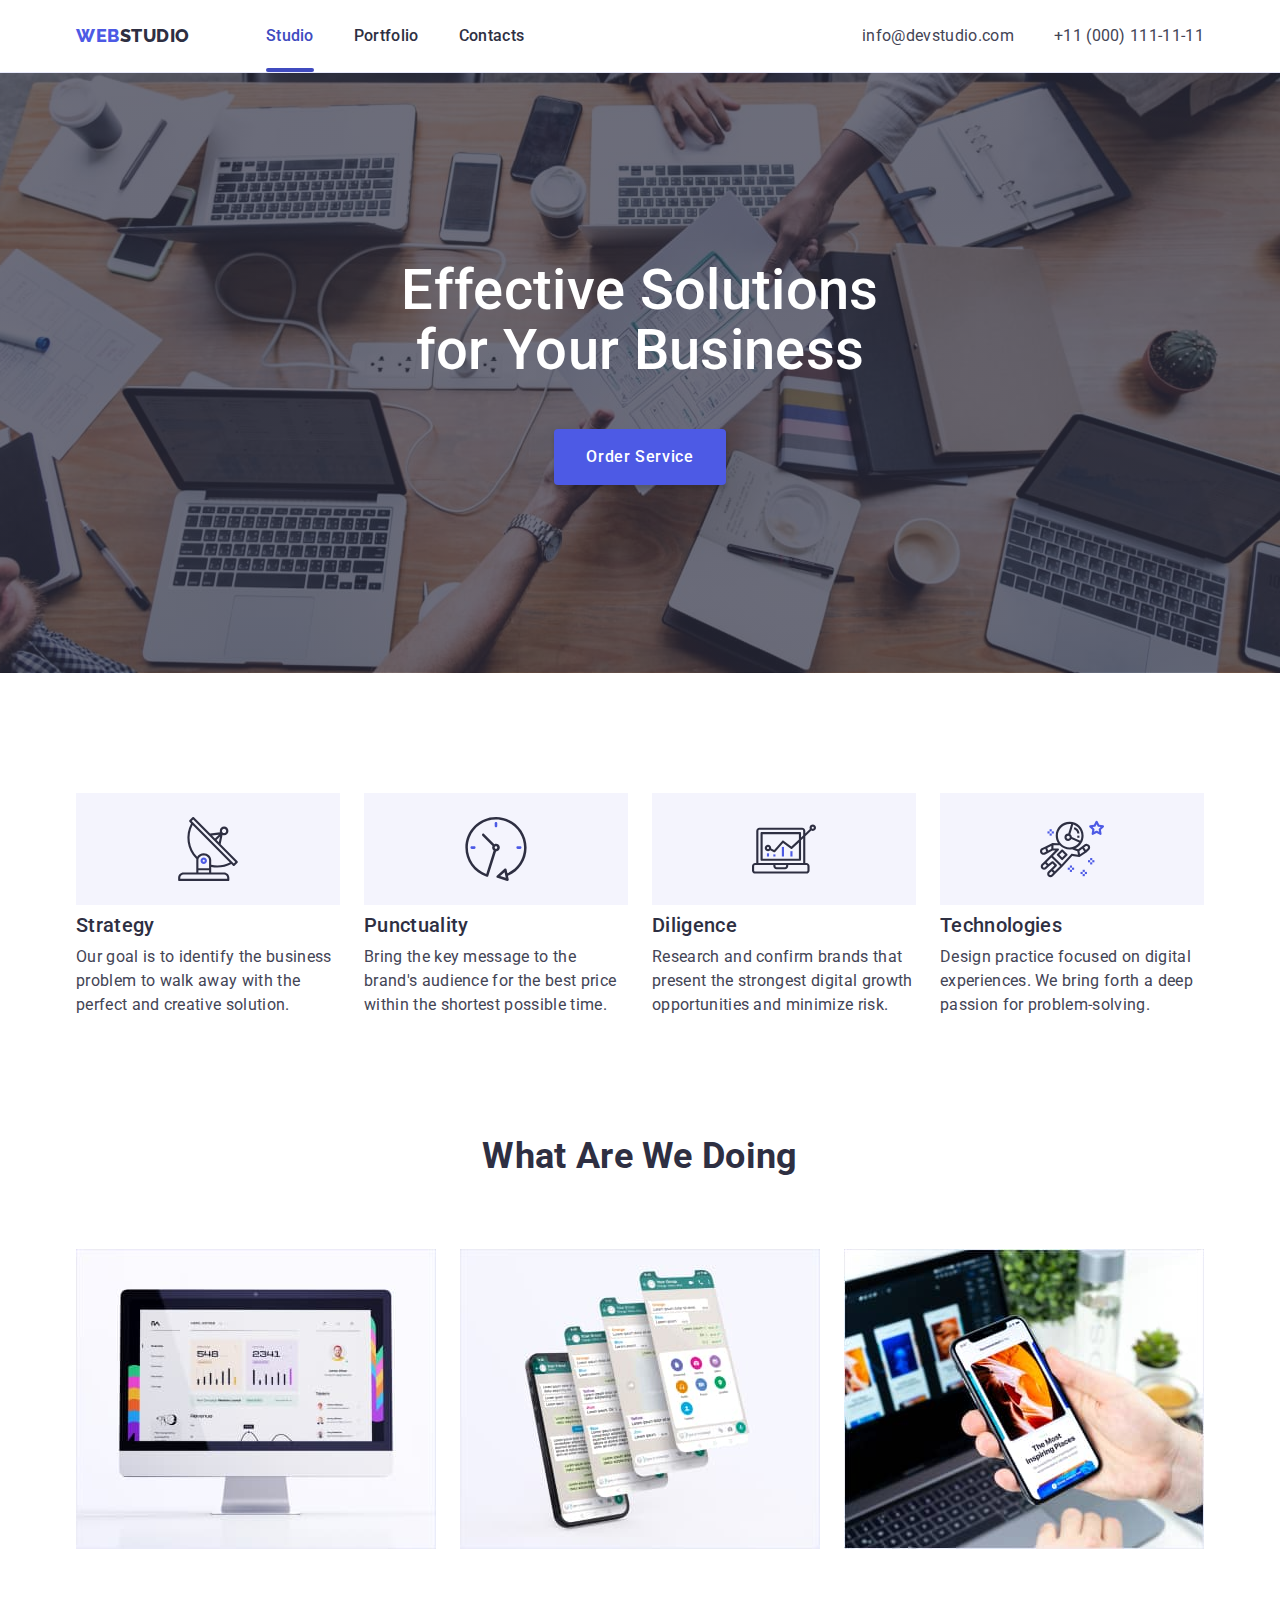
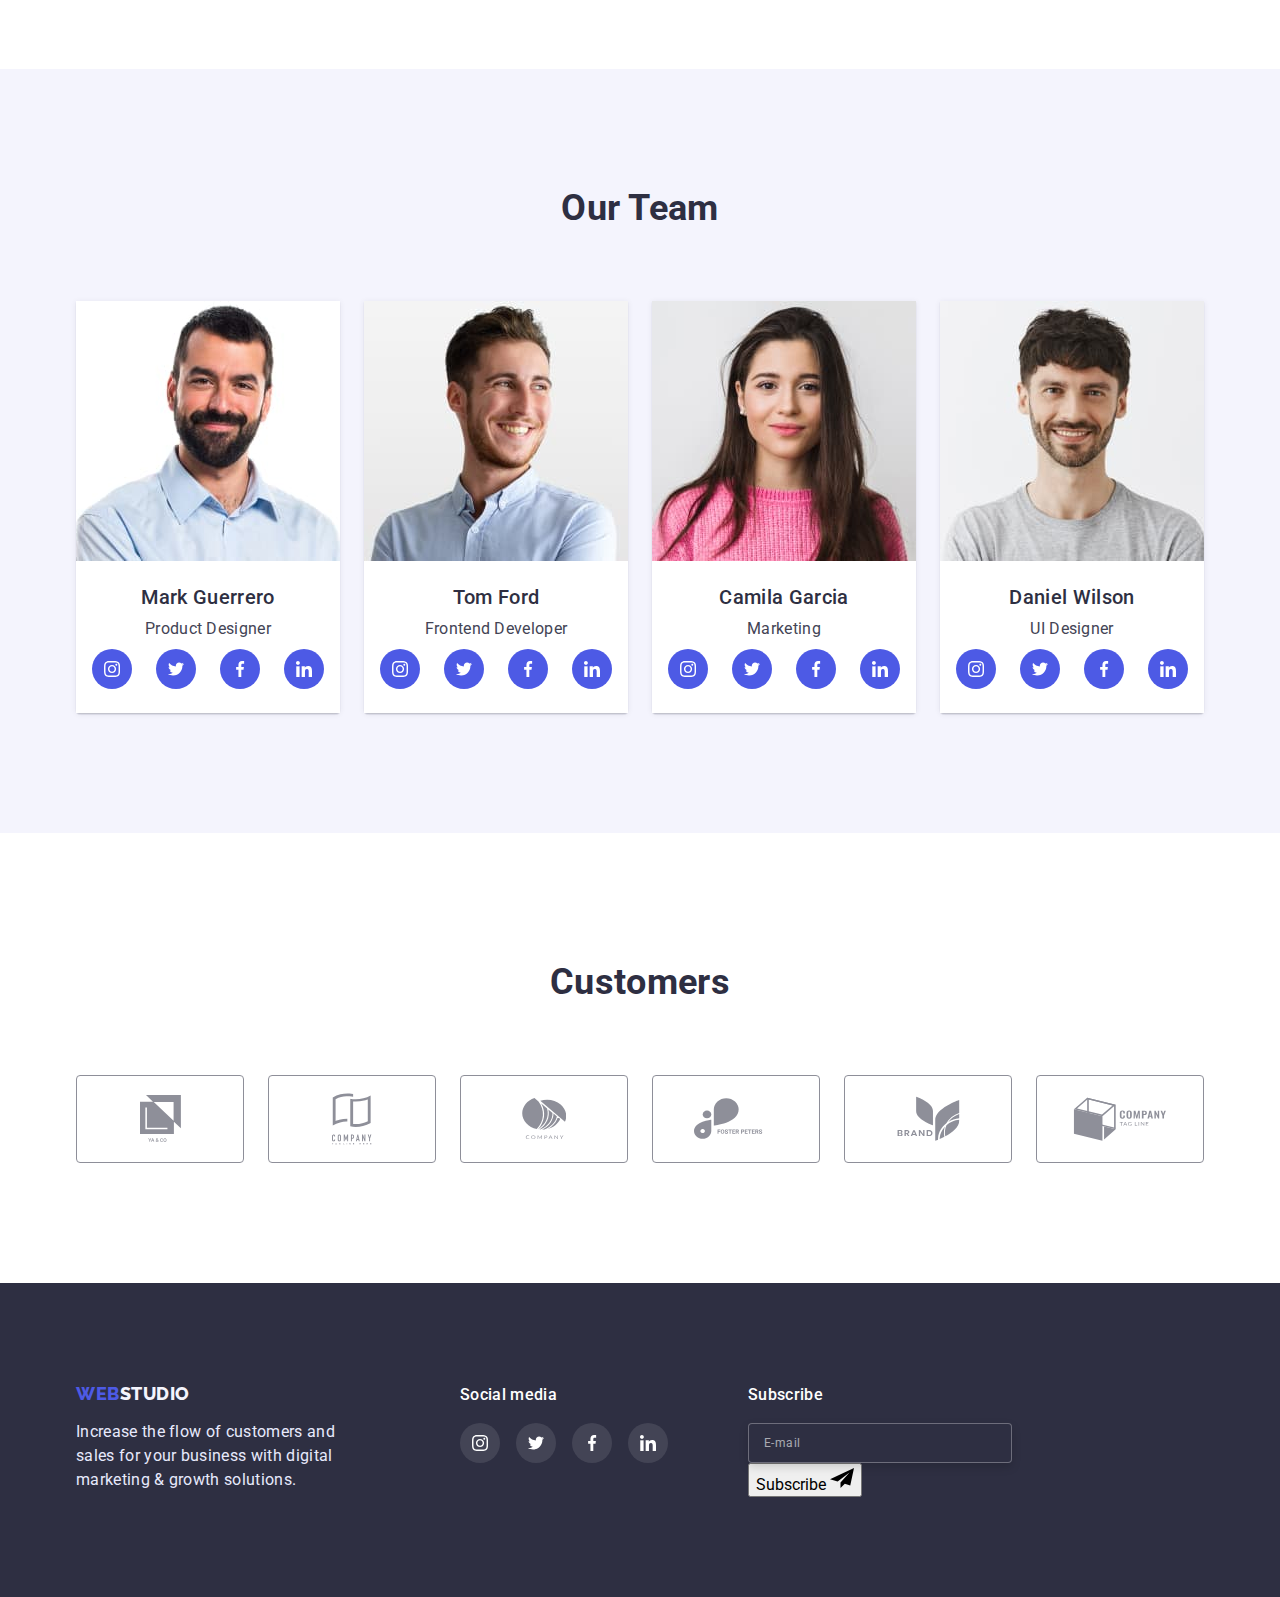
==== commit f90ff04b: "footer form" ====
--- a/index.html
+++ b/index.html
@@ -399,6 +399,27 @@
             </li>
           </ul>
         </div>
+        <form class="subscription-form">
+          <p class="subscription-text">Subscribe</p>
+          <div class="subscription-form-field">
+            <input
+              id="subscribe-email"
+              type="email"
+              name="user_email"
+              class="subscription-form-input"
+              required
+            />
+            <label for="subscribe-email" class="subscription-form-label">
+              E-mail</label
+            >
+          </div>
+          <button type="submit" class="subscription-form-submit">
+            Subscribe
+            <svg class="subscription-form-icon" width="24" height="24">
+              <use href="./images/icons.svg#icon-send"></use>
+            </svg>
+          </button>
+        </form>
       </div>
     </footer>
     <!--Backdrop-->
@@ -477,7 +498,9 @@
             I accept the terms and conditions of the&nbsp;
             <a href="#">Privacy Policy</a>
           </label>
-          <button type="submit" class="modal-form-submit modal-button">Send</button>
+          <button type="submit" class="modal-form-submit modal-button">
+            Send
+          </button>
         </form>
       </div>
     </div>
--- a/css/styles.css
+++ b/css/styles.css
@@ -405,7 +405,7 @@
   line-height: 1.17;
   color: var(--logo-bottom-color);
 }
-
+/*footer social*/
 .social-title {
   font-weight: 500;
   font-size: 16px;
@@ -447,7 +447,39 @@
 .footer-list-icon:focus {
   fill: var(--logo-bottom-color);
 }
-
+/*footer subscription*/
+.subscription-form {
+  margin-left: 80px;
+}
+.subscription-text {
+  font-weight: 500;
+  font-size: 16px;
+  line-height: 1.5;
+  color: var(--light-text-color);
+  margin-bottom: 16px;
+}
+.subscription-form-field {
+  position: relative;
+}
+.subscription-form-input {
+  background-color: var(--dark-header-color);
+  border: 1px solid rgba(255, 255, 255, 0.3);
+  filter: drop-shadow(0px 4px 4px rgba(0, 0, 0, 0.15));
+  border-radius: 4px;
+  height: 40px;
+  width: 264px;
+}
+.subscription-form-label {
+  position: absolute;
+  top: 50%;
+  left: 16px;
+  transform: translateY(-50%);
+  font-weight: 400;
+  font-size: 12px;
+  line-height: 2;
+  letter-spacing: 0.04em;
+  color: rgba(255, 255, 255, 0.6);
+}
 /*Portfolio*/
 .section-portfolio {
   padding-top: 96px;
@@ -686,4 +718,4 @@
 
 .modal-form-submit {
   align-self: center;
-}+}
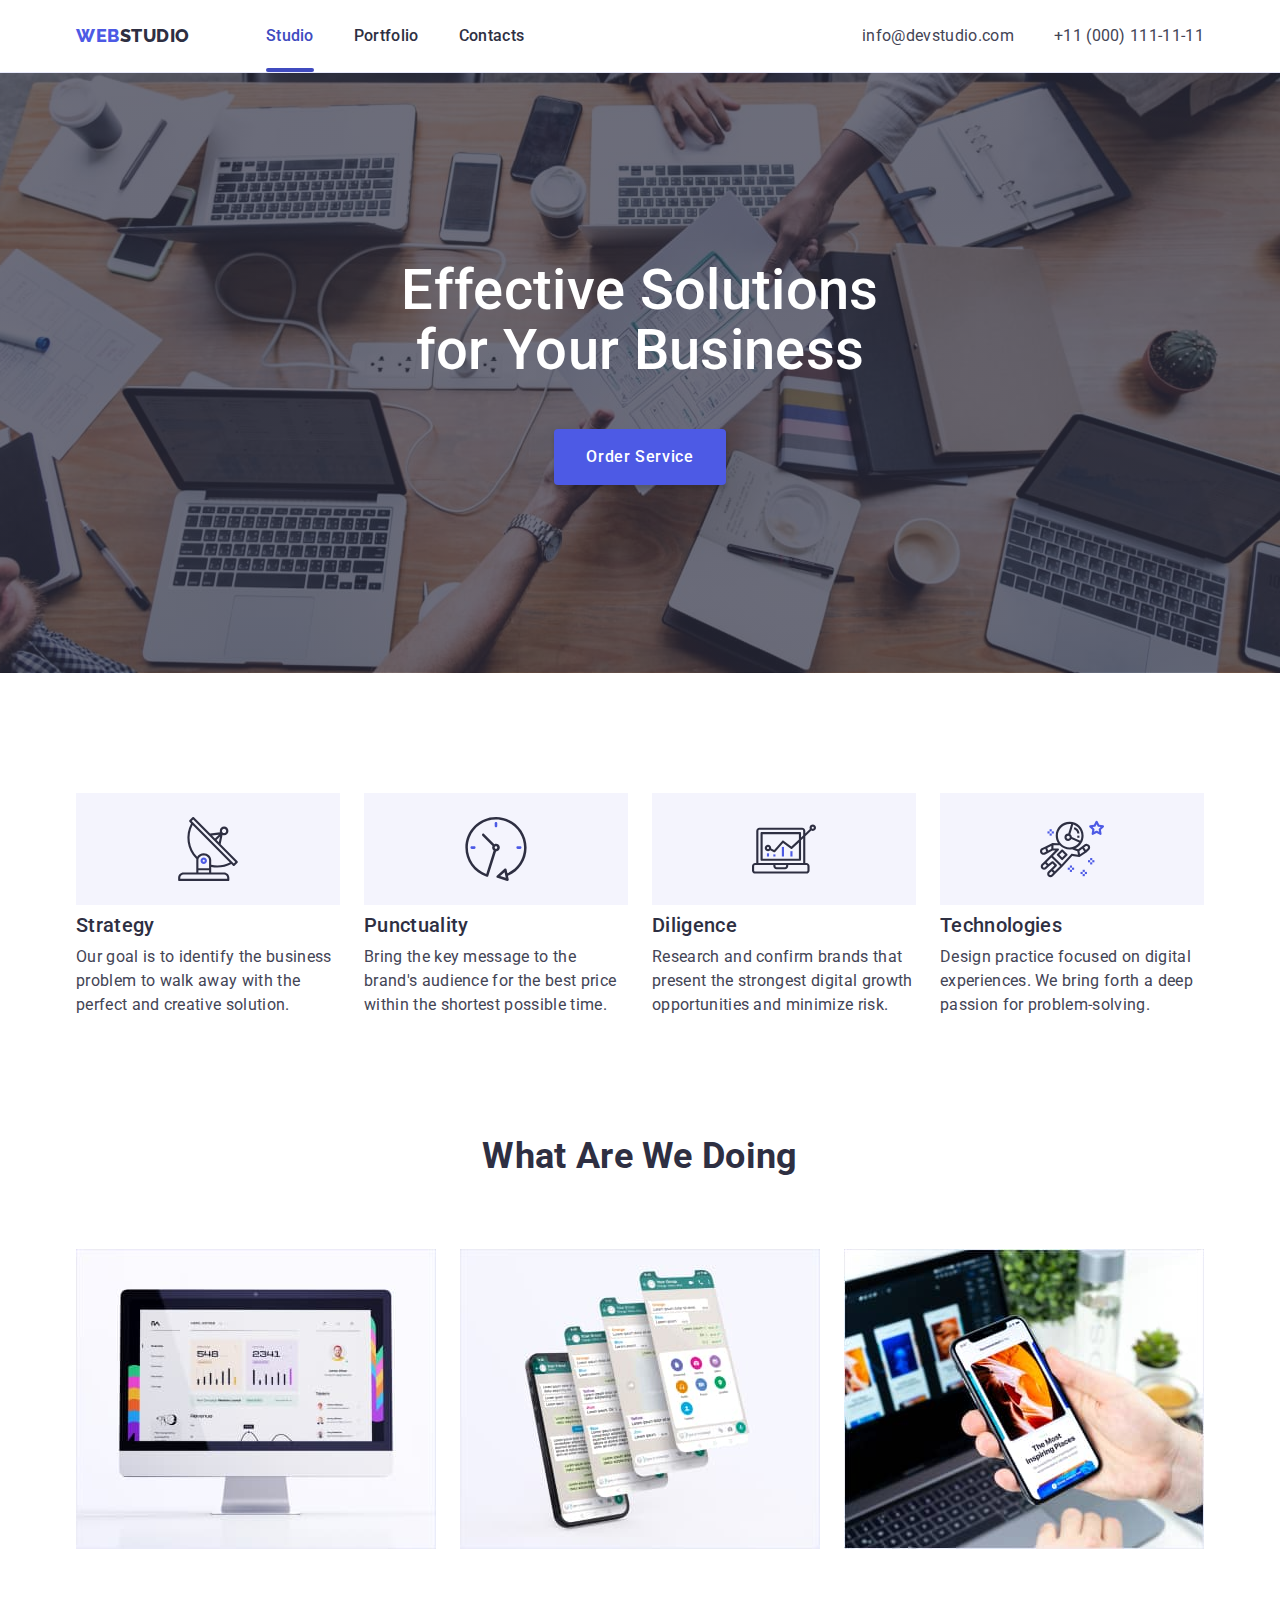
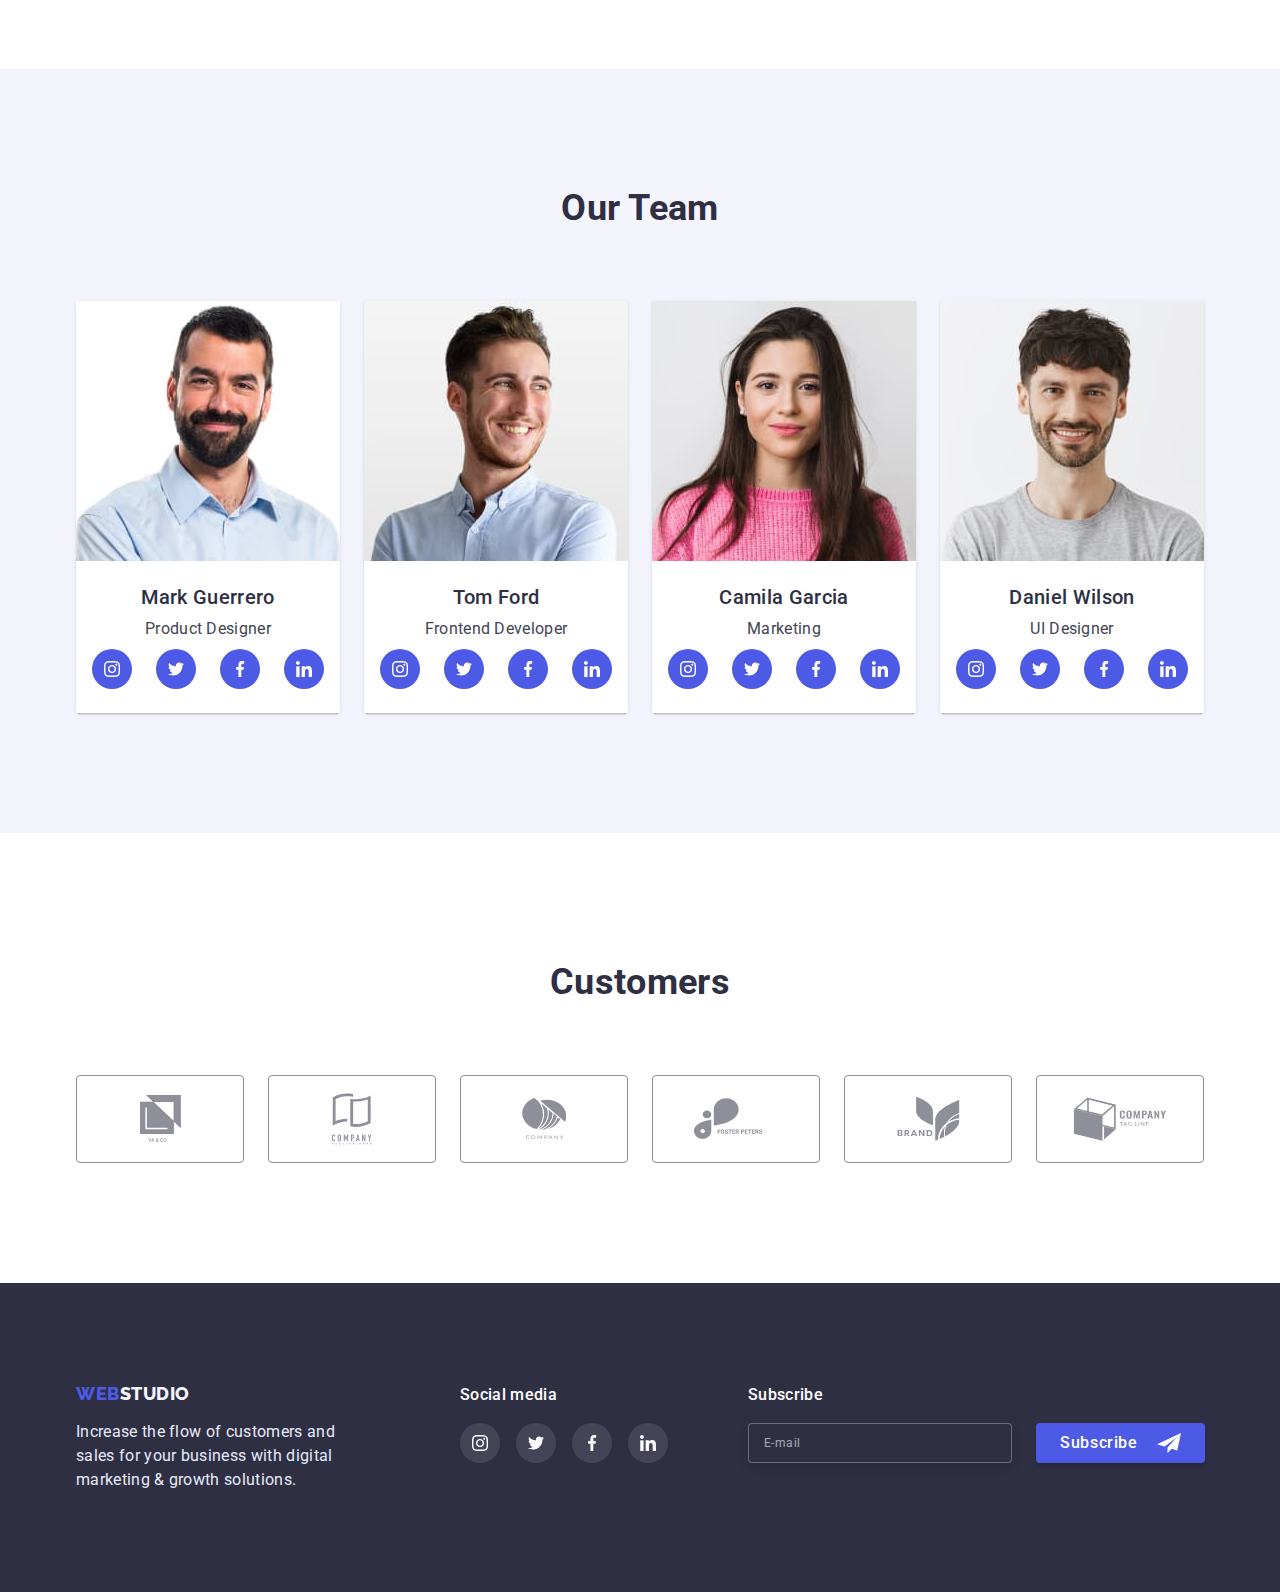
==== commit 28255f58: "footer subscribe" ====
--- a/index.html
+++ b/index.html
@@ -401,24 +401,27 @@
         </div>
         <form class="subscription-form">
           <p class="subscription-text">Subscribe</p>
-          <div class="subscription-form-field">
-            <input
-              id="subscribe-email"
-              type="email"
-              name="user_email"
-              class="subscription-form-input"
-              required
-            />
-            <label for="subscribe-email" class="subscription-form-label">
-              E-mail</label
-            >
+          <div class="subscription-block">
+            <div class="subscription-form-field">
+              <input
+                id="subscribe-email"
+                type="email"
+                name="user_email"
+                class="subscription-form-input"
+                placeholder=" "
+                required
+              />
+              <label for="subscribe-email" class="subscription-form-label">
+                E-mail
+              </label>
+            </div>
+            <button type="submit" class="subscription-form-submit modal-button">
+              Subscribe
+              <svg class="subscription-form-icon" width="24" height="24">
+                <use href="./images/icons.svg#icon-send"></use>
+              </svg>
+            </button>
           </div>
-          <button type="submit" class="subscription-form-submit">
-            Subscribe
-            <svg class="subscription-form-icon" width="24" height="24">
-              <use href="./images/icons.svg#icon-send"></use>
-            </svg>
-          </button>
         </form>
       </div>
     </footer>
--- a/css/styles.css
+++ b/css/styles.css
@@ -458,8 +458,12 @@
   color: var(--light-text-color);
   margin-bottom: 16px;
 }
+.subscription-block {
+  display: flex;
+}
 .subscription-form-field {
   position: relative;
+  margin-right: 24px;
 }
 .subscription-form-input {
   background-color: var(--dark-header-color);
@@ -468,6 +472,8 @@
   border-radius: 4px;
   height: 40px;
   width: 264px;
+  color: var(--light-text-color);
+  padding-left: 16px;
 }
 .subscription-form-label {
   position: absolute;
@@ -479,6 +485,26 @@
   line-height: 2;
   letter-spacing: 0.04em;
   color: rgba(255, 255, 255, 0.6);
+  transition: transform var(--transition-timing);
+}
+.subscription-form-input:focus {
+  outline: none;
+  border-color: var(--green);
+}
+.subscription-form-input:focus + .subscription-form-label,
+.subscription-form-input:not(:placeholder-shown) + .subscription-form-label {
+  transform: translate(-16px, -40px);
+}
+
+.subscription-form-submit {
+  height: 40px;
+  padding: 8px 24px;
+  display: flex;
+  align-items: center;
+  justify-content: space-between;
+}
+.subscription-form-icon {
+  fill: var(--light-text-color);
 }
 /*Portfolio*/
 .section-portfolio {
